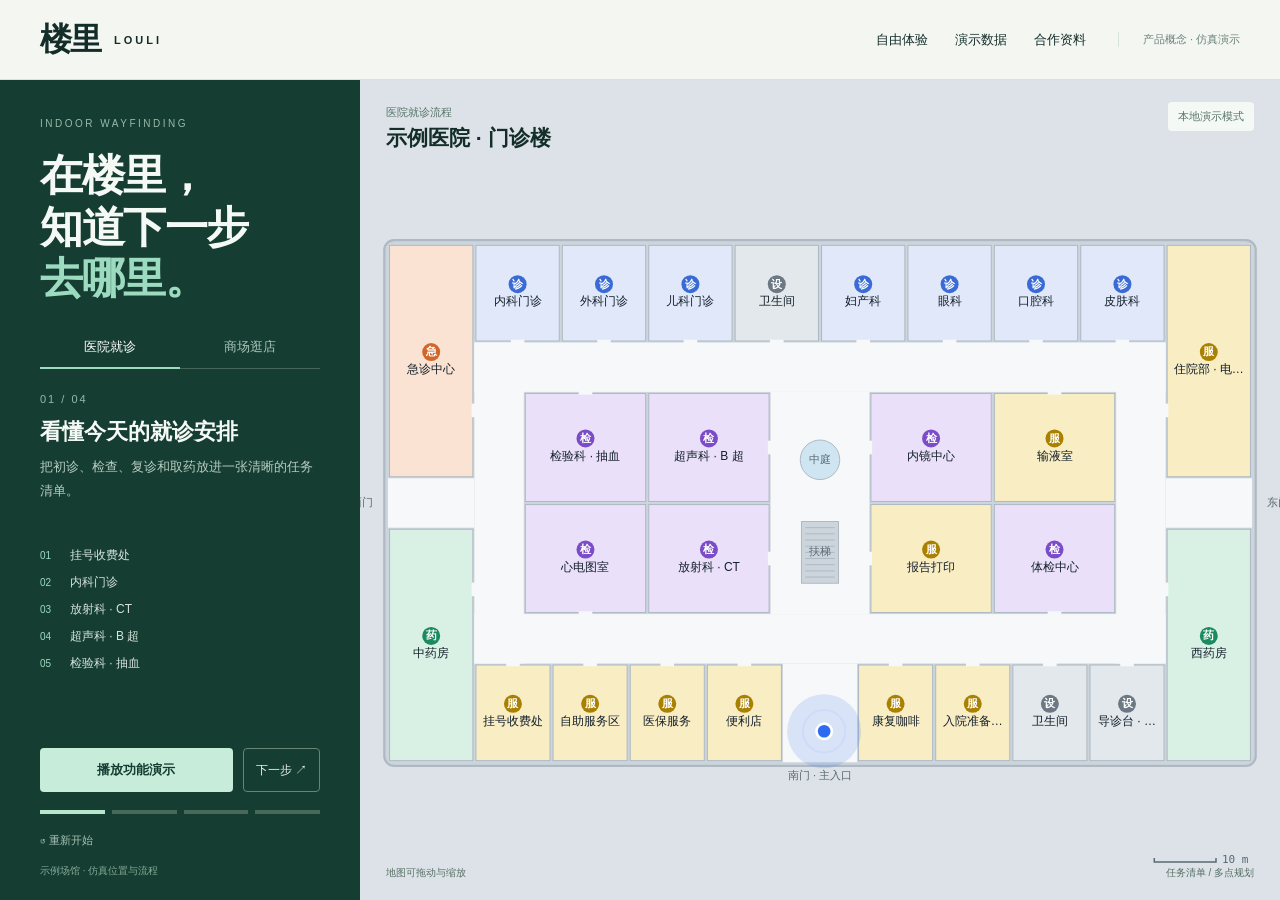
==== frontend/index.html @ 7295cee0 "feat: import complete Louli showcase, backend, and cooperation materials Include independent fronten" ====
<!doctype html>
<html lang="zh-CN"><head><meta charset="utf-8"><meta name="viewport" content="width=device-width,initial-scale=1"><title>楼里 · 室内导航产品展示</title><link rel="stylesheet" href="styles/showcase.css"></head>
<body>
<header class="site-header"><a class="brand" href="./">楼里<span>LOULI</span></a><nav aria-label="展示导航"><a href="demo.html" id="exploreLink">自由体验</a><a href="data-console.html">演示数据</a><button id="materialsBtn">合作资料</button></nav><span class="demo-label">产品概念 · 仿真演示</span></header>
<main class="showcase">
  <aside class="story-panel">
    <div class="eyebrow">INDOOR WAYFINDING</div>
    <h1>在楼里，<br>知道下一步<br><em>去哪里。</em></h1>
    <div class="scene-switch" aria-label="场景"><button data-venue="hosp" aria-pressed="true">医院就诊</button><button data-venue="mall" aria-pressed="false">商场逛店</button></div>
    <div class="story-copy" aria-live="polite"><div class="chapter-number" id="chapterNumber">01 / 04</div><h2 id="chapterTitle">正在加载场馆</h2><p id="chapterCaption">路线、就诊任务与排队提醒，在同一个体验里。</p></div>
    <ol class="task-list" id="taskList"></ol>
    <div class="playback"><button class="primary" id="playBtn" disabled>播放功能演示</button><button class="next" id="nextBtn" disabled aria-label="下一步">下一步 ↗</button></div>
    <div class="progress" id="progress" aria-label="演示章节"></div>
    <button class="reset" id="restartBtn">↺ 重新开始</button>
    <p class="source-note" id="sourceNote">示例场馆 · 模拟队列与位置</p>
  </aside>
  <section class="map-stage" aria-label="地图功能演示">
    <div class="stage-heading"><div><small id="venueType">就诊导航</small><h2 id="venueName">示例门诊楼</h2></div><span id="apiStatus">连接数据中</span></div>
    <iframe id="demoFrame" title="室内地图与导航演示"></iframe>
    <div class="hardware-overlay" id="hardwareOverlay" hidden><img src="assets/hardware-concept.png" alt="楼里信标概念外观"><div><small>硬件概念</small><h3>场馆内的位置参考点</h3><p>部署在入口、路口与服务点附近。<br>首轮用现成信标验证，再推进定制。</p></div></div>
    <div class="map-footer"><span>地图可拖动与缩放</span><span id="demoFeature">流程导航 / 地标指引 / 返回提醒</span></div>
  </section>
</main>
<dialog id="materials"><div class="dialog-head"><h2>合作资料</h2><button id="closeMaterials" aria-label="关闭">×</button></div><p>用产品体验开始讨论，从一个楼层验证合作价值。</p><a href="materials/hardware-design.pdf" target="_blank">硬件设计与原型路线 <span>PDF ↗</span></a><a href="materials/business-plan.pdf" target="_blank">产品与试点合作计划 <span>PDF ↗</span></a><a href="materials/commercial-research.pdf" target="_blank">商业调研与客户访谈 <span>PDF ↗</span></a><a href="materials/bom.csv" download>硬件 BOM <span>CSV ↓</span></a><a href="data-console.html">地图与演示数据导入 <span>打开 ↗</span></a><div class="pilot"><b>首轮合作建议</b><p>选一个楼层、一段就诊或逛店流程，确认地图、业务对接人和测试范围，再形成具体试点方案。</p></div></dialog>
<script type="module" src="js/showcase.js"></script>
</body></html>
---- frontend/styles/showcase.css ----
@charset "UTF-8";
:root{--ink:#132e29;--accent:#087b62;--muted:#6b827a;--paper:#f4f6f2;--line:#d8e2db;font-family:-apple-system,"PingFang SC","Microsoft YaHei",sans-serif;color:var(--ink);background:var(--paper)}*{box-sizing:border-box}body{margin:0}button,a,input,textarea,select{font:inherit}button,a{ -webkit-tap-highlight-color:transparent}button{cursor:pointer}a{color:inherit;text-decoration:none}button:focus-visible,a:focus-visible,input:focus-visible,textarea:focus-visible{outline:3px solid #42b997;outline-offset:4px}button:disabled{opacity:.5;cursor:wait}[hidden]{display:none!important}.site-header{height:80px;padding:0 40px;display:flex;align-items:center;border-bottom:1px solid var(--line);gap:32px}.brand{font-size:32px;font-weight:800;letter-spacing:-2px;display:flex;align-items:center;gap:14px}.brand span{font-size:11px;letter-spacing:3px;font-weight:600}.site-header nav{display:flex;gap:27px;margin-left:auto;align-items:center;font-size:13px}.site-header nav button{background:none;border:0;padding:8px 0;color:var(--ink)}.demo-label{font-size:11px;color:var(--muted);border-left:1px solid var(--line);padding-left:24px;white-space:nowrap}.showcase{height:calc(100svh - 80px);min-height:660px;display:grid;grid-template-columns:360px minmax(0,1fr)}.story-panel{padding:38px 40px 22px;display:flex;flex-direction:column;background:#153d32;color:#f5f9f5}.eyebrow{font-size:10px;letter-spacing:2.5px;color:#9abaaa}h1{font-size:43px;line-height:1.2;letter-spacing:-1.5px;margin:21px 0 24px;font-weight:650}h1 em{font-style:normal;color:#9cdbc0}.scene-switch{display:flex;gap:0;border-bottom:1px solid #456659;margin-bottom:24px}.scene-switch button{background:none;color:#a9c4b6;border:0;padding:9px 0 12px;width:50%;font-size:13px;position:relative}.scene-switch [aria-pressed=true]{color:white}.scene-switch [aria-pressed=true]:after{content:"";position:absolute;bottom:-1px;left:0;right:0;height:2px;background:#9cdbc0}.chapter-number{font-size:11px;letter-spacing:2px;color:#99b9aa}.story-copy h2{font-size:22px;line-height:1.35;margin:12px 0 8px;min-height:30px}.story-copy p{font-size:13px;line-height:1.85;color:#b8cec2;margin:0;min-height:72px}.story-copy{animation:reveal .4s ease-out}.task-list{padding:0;margin:20px 0;list-style:none;display:grid;gap:10px}.task-list li{display:flex;align-items:center;font-size:12px;color:#d6e4dc;gap:12px}.task-list li span{font-size:10px;color:#9cdbc0;width:18px}.playback{display:flex;gap:10px;margin-top:auto}.primary{background:#c7ecda;border:0;color:#153d32;padding:13px 17px;font-size:13px;font-weight:600;min-height:44px;border-radius:4px;flex:1}.primary:hover{background:white}.next{border:1px solid #668576;color:#e8f3ec;background:none;padding:12px;font-size:12px;border-radius:4px;min-height:44px}.progress{display:flex;gap:7px;margin:18px 0 12px}.progress button{height:4px;flex:1;background:#48685a;border:0;padding:0}.progress button.active{background:#b6e6cc}.reset{border:0;background:none;color:#a9c4b6;text-align:left;font-size:11px;padding:6px 0;width:fit-content;min-height:28px}.source-note{font-size:10px;color:#87aa97;margin:10px 0 0}.map-stage{position:relative;min-width:0;overflow:hidden;background:#dce2e7}.stage-heading{position:absolute;z-index:3;left:26px;right:26px;top:22px;display:flex;justify-content:space-between;align-items:start;pointer-events:none}.stage-heading h2{font-size:21px;margin:4px 0}.stage-heading small{font-size:11px;color:#547467}.stage-heading>span{font-size:11px;color:#567365;background:#f5f9f5;padding:7px 10px;border-radius:4px}iframe{width:100%;height:100%;border:0;display:block}.map-footer{position:absolute;bottom:20px;left:26px;right:26px;display:flex;justify-content:space-between;font-size:10px;color:#567065;pointer-events:none}.hardware-overlay{position:absolute;inset:105px 24px 65px;display:grid;grid-template-columns:1.3fr 1fr;align-items:center;background:#f7f8f5;animation:reveal .5s ease;gap:24px}.hardware-overlay img{width:100%;max-height:100%;object-fit:contain}.hardware-overlay small{color:var(--accent);font-size:12px}.hardware-overlay h3{font-size:27px;line-height:1.4;padding-right:28px}.hardware-overlay p{font-size:14px;line-height:1.9;color:var(--muted)}dialog{max-width:560px;width:calc(100% - 32px);border:0;padding:30px;color:var(--ink);border-radius:12px;box-shadow:0 20px 80px #0003}dialog::backdrop{background:#102b25aa;backdrop-filter:blur(4px)}.dialog-head{display:flex;justify-content:space-between;align-items:center}.dialog-head h2{font-size:26px;margin:0}.dialog-head button{background:none;border:0;font-size:28px;min-width:44px;min-height:44px}dialog>p,.pilot p{font-size:14px;color:var(--muted);line-height:1.8}dialog>a{display:flex;justify-content:space-between;padding:17px 0;border-bottom:1px solid var(--line);font-size:14px}dialog>a span{font-size:11px;color:var(--accent)}.pilot{padding-top:23px}.pilot b{font-size:14px}.pilot p{margin-bottom:0}@keyframes reveal{from{opacity:0;transform:translateY(8px)}to{opacity:1;transform:translateY(0)}}@media(min-width:1500px){.showcase{grid-template-columns:410px minmax(0,1fr)}.story-panel{padding:50px}h1{font-size:51px}}@media(max-width:1000px){.site-header{padding:0 24px;gap:20px}.demo-label{display:none}.showcase{grid-template-columns:300px minmax(0,1fr)}.story-panel{padding:30px 26px}h1{font-size:37px}.hardware-overlay{grid-template-columns:1fr;padding:15px;overflow:auto}.hardware-overlay img{max-height:260px}.hardware-overlay h3{font-size:22px;margin:10px 0}.hardware-overlay p{font-size:12px}}@media(max-width:700px){.site-header{height:66px;padding:0 16px}.brand{font-size:26px;gap:10px}.brand span{font-size:9px;letter-spacing:2px}.site-header nav{gap:14px;font-size:11px}.site-header nav a:nth-child(2){display:none}.showcase{height:auto;min-height:0;display:flex;flex-direction:column}.story-panel{padding:22px 20px;position:relative}.eyebrow{font-size:9px}h1{font-size:32px;line-height:1.2;margin:14px 0 18px}h1 br{display:none}.scene-switch{margin-bottom:16px;width:230px}.story-copy h2{font-size:19px;margin:7px 0}.story-copy p{min-height:0;font-size:12px;max-width:390px}.task-list{display:none}.playback{margin-top:18px}.progress{margin:16px 0 5px}.reset{position:absolute;right:20px;bottom:24px}.source-note{margin-top:10px;max-width:260px}.map-stage{height:480px}.stage-heading{left:16px;right:16px;top:16px}.stage-heading h2{font-size:17px}.stage-heading>span{font-size:9px}.map-footer{left:16px;right:16px}.map-footer span:last-child{display:none}.hardware-overlay{inset:80px 16px 44px;grid-template-columns:1fr 1fr;gap:12px}.hardware-overlay img{max-height:210px}.hardware-overlay h3{font-size:18px;padding:0}.hardware-overlay p{font-size:11px}}@media(prefers-reduced-motion:reduce){*,*:before,*:after{animation:none!important;transition:none!important}}

.map-stage.navigating .stage-heading{opacity:0}.showcase{min-height:600px}@media(min-width:701px) and (max-height:820px){.story-panel{padding:26px 34px 18px}h1{font-size:36px;margin:16px 0 18px}.scene-switch{margin-bottom:16px}.story-copy h2{font-size:20px;margin:8px 0}.story-copy p{min-height:58px;font-size:12px}.task-list{gap:8px;margin:16px 0}.progress{margin:14px 0 8px}.source-note{margin-top:6px}}
@media(min-width:701px) and (max-height:820px){h1{font-size:32px}.story-copy p{min-height:48px}.story-panel{min-height:0}.map-stage{min-height:0}}

@media(max-width:700px){h1 em{white-space:nowrap}}
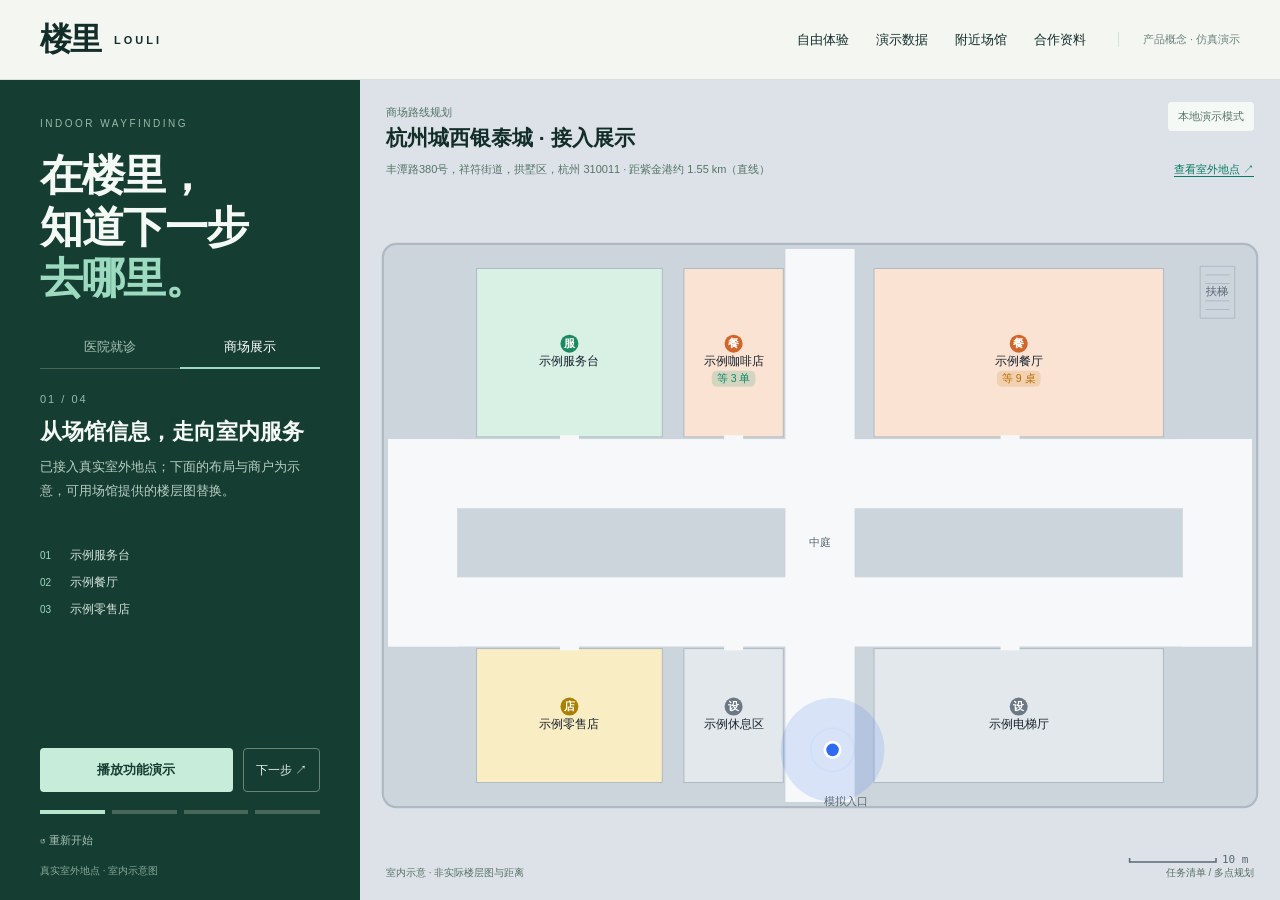
==== commit 5042809c: "feat: add nearby venue catalog and Yintai showcase Preserve supplied outdoor anchors and explicitly " ====
--- a/frontend/index.html
+++ b/frontend/index.html
@@ -1,12 +1,12 @@
 <!doctype html>
 <html lang="zh-CN"><head><meta charset="utf-8"><meta name="viewport" content="width=device-width,initial-scale=1"><title>楼里 · 室内导航产品展示</title><link rel="stylesheet" href="styles/showcase.css"></head>
 <body>
-<header class="site-header"><a class="brand" href="./">楼里<span>LOULI</span></a><nav aria-label="展示导航"><a href="demo.html" id="exploreLink">自由体验</a><a href="data-console.html">演示数据</a><button id="materialsBtn">合作资料</button></nav><span class="demo-label">产品概念 · 仿真演示</span></header>
+<header class="site-header"><a class="brand" href="./">楼里<span>LOULI</span></a><nav aria-label="展示导航"><a href="demo.html" id="exploreLink">自由体验</a><a href="data-console.html">演示数据</a><button id="nearbyBtn">附近场馆</button><button id="materialsBtn">合作资料</button></nav><span class="demo-label">产品概念 · 仿真演示</span></header>
 <main class="showcase">
   <aside class="story-panel">
     <div class="eyebrow">INDOOR WAYFINDING</div>
     <h1>在楼里，<br>知道下一步<br><em>去哪里。</em></h1>
-    <div class="scene-switch" aria-label="场景"><button data-venue="hosp" aria-pressed="true">医院就诊</button><button data-venue="mall" aria-pressed="false">商场逛店</button></div>
+    <div class="scene-switch" aria-label="场景"><button data-venue="hosp" aria-pressed="true">医院就诊</button><button data-venue="mall" aria-pressed="false">商场展示</button></div>
     <div class="story-copy" aria-live="polite"><div class="chapter-number" id="chapterNumber">01 / 04</div><h2 id="chapterTitle">正在加载场馆</h2><p id="chapterCaption">路线、就诊任务与排队提醒，在同一个体验里。</p></div>
     <ol class="task-list" id="taskList"></ol>
     <div class="playback"><button class="primary" id="playBtn" disabled>播放功能演示</button><button class="next" id="nextBtn" disabled aria-label="下一步">下一步 ↗</button></div>
@@ -16,11 +16,11 @@
   </aside>
   <section class="map-stage" aria-label="地图功能演示">
     <div class="stage-heading"><div><small id="venueType">就诊导航</small><h2 id="venueName">示例门诊楼</h2></div><span id="apiStatus">连接数据中</span></div>
-    <iframe id="demoFrame" title="室内地图与导航演示"></iframe>
+    <div id="placeSummary" class="place-summary" hidden><span id="placeSummaryText"></span><a id="placeMapLink" target="_blank" rel="noopener noreferrer">查看室外地点 ↗</a></div><iframe id="demoFrame" title="室内地图与导航演示"></iframe>
     <div class="hardware-overlay" id="hardwareOverlay" hidden><img src="assets/hardware-concept.png" alt="楼里信标概念外观"><div><small>硬件概念</small><h3>场馆内的位置参考点</h3><p>部署在入口、路口与服务点附近。<br>首轮用现成信标验证，再推进定制。</p></div></div>
-    <div class="map-footer"><span>地图可拖动与缩放</span><span id="demoFeature">流程导航 / 地标指引 / 返回提醒</span></div>
+    <div class="map-footer"><span id="floorNote">地图可拖动与缩放</span><span id="demoFeature">流程导航 / 地标指引 / 返回提醒</span></div>
   </section>
 </main>
 <dialog id="materials"><div class="dialog-head"><h2>合作资料</h2><button id="closeMaterials" aria-label="关闭">×</button></div><p>用产品体验开始讨论，从一个楼层验证合作价值。</p><a href="materials/hardware-design.pdf" target="_blank">硬件设计与原型路线 <span>PDF ↗</span></a><a href="materials/business-plan.pdf" target="_blank">产品与试点合作计划 <span>PDF ↗</span></a><a href="materials/commercial-research.pdf" target="_blank">商业调研与客户访谈 <span>PDF ↗</span></a><a href="materials/bom.csv" download>硬件 BOM <span>CSV ↓</span></a><a href="data-console.html">地图与演示数据导入 <span>打开 ↗</span></a><div class="pilot"><b>首轮合作建议</b><p>选一个楼层、一段就诊或逛店流程，确认地图、业务对接人和测试范围，再形成具体试点方案。</p></div></dialog>
-<script type="module" src="js/showcase.js"></script>
+<dialog id="nearbyDialog" class="nearby-dialog"><div class="dialog-head"><h2>紫金港附近场馆</h2><button id="closeNearby" aria-label="关闭附近场馆">×</button></div><p>地址与室外锚点来自你提供的公开地图资料。距离为校园锚点到场馆的直线距离，不是出行路线。</p><div id="nearbyList"></div><p class="attribution">© <a href="https://www.openstreetmap.org/copyright" target="_blank" rel="noopener noreferrer">OpenStreetMap contributors</a> · 用户提供资料，2026-10-08<br>两家商场的室内布局、设施与商户为示意；医院仅接入地点资料。</p></dialog><script type="module" src="js/showcase.js"></script>
 </body></html>
--- a/frontend/styles/showcase.css
+++ b/frontend/styles/showcase.css
@@ -5,3 +5,4 @@
 @media(min-width:701px) and (max-height:820px){h1{font-size:32px}.story-copy p{min-height:48px}.story-panel{min-height:0}.map-stage{min-height:0}}
 
 @media(max-width:700px){h1 em{white-space:nowrap}}
+.place-summary{position:absolute;z-index:3;left:26px;right:26px;top:80px;display:flex;gap:16px;justify-content:space-between;font-size:11px;color:#547467;line-height:1.7}.place-summary span{max-width:75%}.place-summary a{white-space:nowrap;color:var(--accent);text-decoration:underline;text-underline-offset:3px}.map-stage.navigating .place-summary{display:none}.nearby-dialog{max-width:720px;max-height:85svh;overflow:auto}.nearby-row{padding:18px 0;border-top:1px solid var(--line)}.nearby-heading{display:flex;align-items:center;justify-content:space-between;gap:20px}.nearby-heading h3{margin:0;font-size:17px}.nearby-heading span{white-space:nowrap;font-size:12px;color:var(--accent)}.nearby-row p{font-size:12px;line-height:1.7;color:var(--muted);margin:7px 0}.nearby-row small{font-size:11px;color:var(--muted)}.nearby-actions{display:flex;align-items:center;gap:22px;margin-top:10px;font-size:12px}.nearby-actions a{color:var(--accent);text-decoration:underline;text-underline-offset:3px;min-height:36px;display:flex;align-items:center}.nearby-actions button{border:1px solid var(--line);background:#edf5ef;color:var(--accent);padding:8px 13px;border-radius:4px;min-height:36px}.nearby-actions span{font-size:11px;color:var(--muted)}.attribution{font-size:11px!important}.attribution a{text-decoration:underline}@media(max-width:700px){.site-header nav{gap:12px}.place-summary{left:16px;right:16px;top:69px;font-size:10px;display:block}.place-summary span{display:block;max-width:100%}.place-summary a{display:inline-block;min-height:32px;padding-top:5px}.nearby-dialog{padding:22px}.nearby-heading h3{font-size:15px}.nearby-heading{gap:12px}.nearby-row{padding:15px 0}.site-header nav a{display:none}}@media(max-width:380px){.brand span{display:none}.site-header nav{gap:10px}}
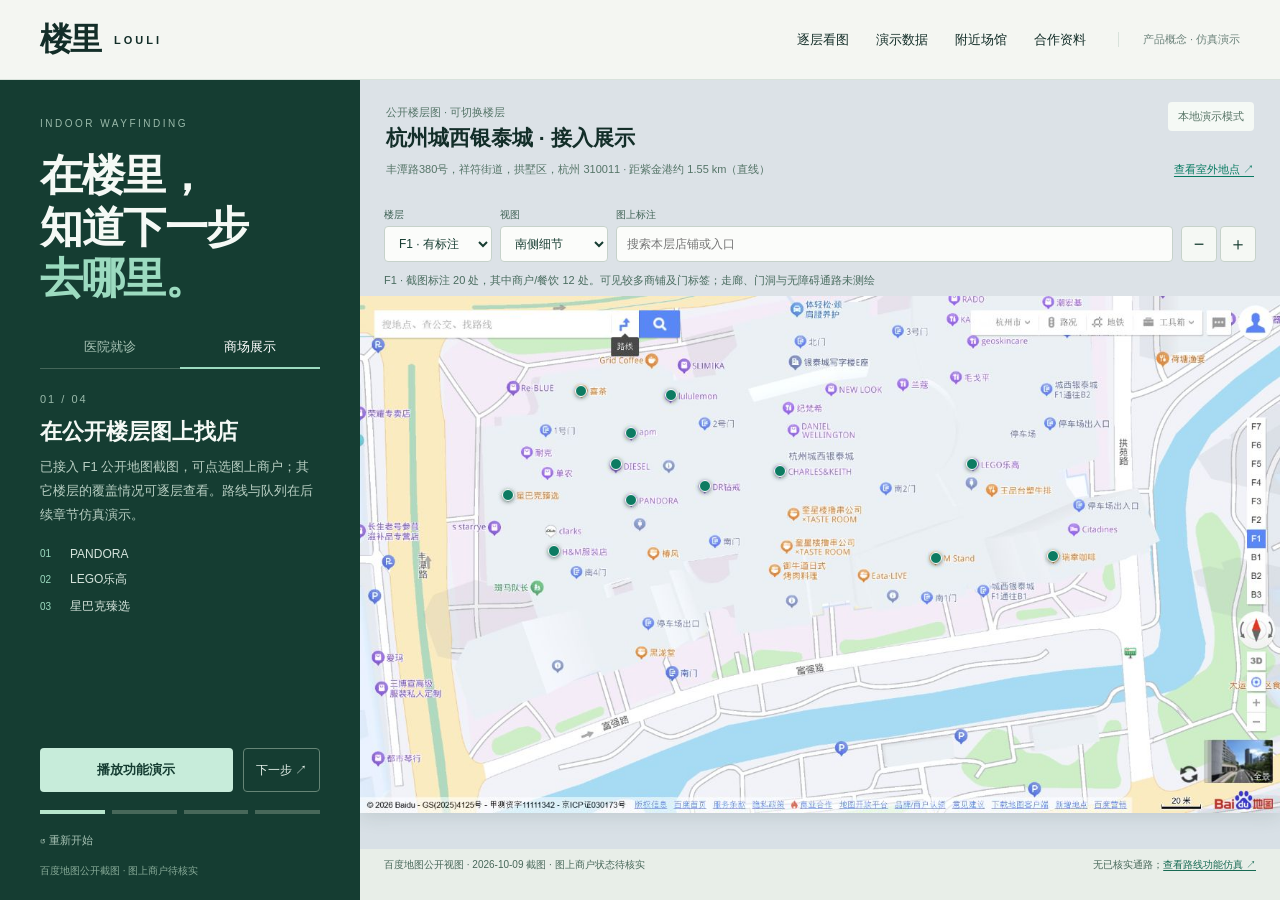
==== commit a37cb6e9: "Show public multi-floor mall references in showcase" ====
--- a/frontend/index.html
+++ b/frontend/index.html
@@ -16,11 +16,11 @@
   </aside>
   <section class="map-stage" aria-label="地图功能演示">
     <div class="stage-heading"><div><small id="venueType">就诊导航</small><h2 id="venueName">示例门诊楼</h2></div><span id="apiStatus">连接数据中</span></div>
-    <div id="placeSummary" class="place-summary" hidden><span id="placeSummaryText"></span><a id="placeMapLink" target="_blank" rel="noopener noreferrer">查看室外地点 ↗</a></div><iframe id="demoFrame" title="室内地图与导航演示"></iframe>
+    <div id="placeSummary" class="place-summary" hidden><span id="placeSummaryText"></span><a id="placeMapLink" target="_blank" rel="noopener noreferrer">查看室外地点 ↗</a></div><iframe id="referenceFrame" title="公开楼层图与图上店铺标注" hidden></iframe><iframe id="demoFrame" title="室内地图与导航仿真演示"></iframe>
     <div class="hardware-overlay" id="hardwareOverlay" hidden><img src="assets/hardware-concept.png" alt="楼里信标概念外观"><div><small>硬件概念</small><h3>场馆内的位置参考点</h3><p>部署在入口、路口与服务点附近。<br>首轮用现成信标验证，再推进定制。</p></div></div>
     <div class="map-footer"><span id="floorNote">地图可拖动与缩放</span><span id="demoFeature">流程导航 / 地标指引 / 返回提醒</span></div>
   </section>
 </main>
 <dialog id="materials"><div class="dialog-head"><h2>合作资料</h2><button id="closeMaterials" aria-label="关闭">×</button></div><p>用产品体验开始讨论，从一个楼层验证合作价值。</p><a href="materials/hardware-design.pdf" target="_blank">硬件设计与原型路线 <span>PDF ↗</span></a><a href="materials/business-plan.pdf" target="_blank">产品与试点合作计划 <span>PDF ↗</span></a><a href="materials/commercial-research.pdf" target="_blank">商业调研与客户访谈 <span>PDF ↗</span></a><a href="materials/bom.csv" download>硬件 BOM <span>CSV ↓</span></a><a href="data-console.html">地图与演示数据导入 <span>打开 ↗</span></a><div class="pilot"><b>首轮合作建议</b><p>选一个楼层、一段就诊或逛店流程，确认地图、业务对接人和测试范围，再形成具体试点方案。</p></div></dialog>
-<dialog id="nearbyDialog" class="nearby-dialog"><div class="dialog-head"><h2>紫金港附近场馆</h2><button id="closeNearby" aria-label="关闭附近场馆">×</button></div><p>地址与室外锚点来自你提供的公开地图资料。距离为校园锚点到场馆的直线距离，不是出行路线。</p><div id="nearbyList"></div><p class="attribution">© <a href="https://www.openstreetmap.org/copyright" target="_blank" rel="noopener noreferrer">OpenStreetMap contributors</a> · 用户提供资料，2026-10-08<br>两家商场的室内布局、设施与商户为示意；医院仅接入地点资料。</p></dialog><script type="module" src="js/showcase.js"></script>
+<dialog id="nearbyDialog" class="nearby-dialog"><div class="dialog-head"><h2>紫金港附近场馆</h2><button id="closeNearby" aria-label="关闭附近场馆">×</button></div><p>地址与室外锚点来自你提供的公开地图资料。距离为校园锚点到场馆的直线距离，不是出行路线。</p><div id="nearbyList"></div><p class="attribution">室外地点：© <a href="https://www.openstreetmap.org/copyright" target="_blank" rel="noopener noreferrer">OpenStreetMap contributors</a>。商场楼层参考图：百度地图公开视图，2026-10-09 截图；并非场馆官方平面图。图上商户待核实，路线和队列仍为仿真；医院仅接入地点资料。</p></dialog><script type="module" src="js/showcase.js"></script>
 </body></html>
--- a/frontend/styles/showcase.css
+++ b/frontend/styles/showcase.css
@@ -6,3 +6,5 @@
 
 @media(max-width:700px){h1 em{white-space:nowrap}}
 .place-summary{position:absolute;z-index:3;left:26px;right:26px;top:80px;display:flex;gap:16px;justify-content:space-between;font-size:11px;color:#547467;line-height:1.7}.place-summary span{max-width:75%}.place-summary a{white-space:nowrap;color:var(--accent);text-decoration:underline;text-underline-offset:3px}.map-stage.navigating .place-summary{display:none}.nearby-dialog{max-width:720px;max-height:85svh;overflow:auto}.nearby-row{padding:18px 0;border-top:1px solid var(--line)}.nearby-heading{display:flex;align-items:center;justify-content:space-between;gap:20px}.nearby-heading h3{margin:0;font-size:17px}.nearby-heading span{white-space:nowrap;font-size:12px;color:var(--accent)}.nearby-row p{font-size:12px;line-height:1.7;color:var(--muted);margin:7px 0}.nearby-row small{font-size:11px;color:var(--muted)}.nearby-actions{display:flex;align-items:center;gap:22px;margin-top:10px;font-size:12px}.nearby-actions a{color:var(--accent);text-decoration:underline;text-underline-offset:3px;min-height:36px;display:flex;align-items:center}.nearby-actions button{border:1px solid var(--line);background:#edf5ef;color:var(--accent);padding:8px 13px;border-radius:4px;min-height:36px}.nearby-actions span{font-size:11px;color:var(--muted)}.attribution{font-size:11px!important}.attribution a{text-decoration:underline}@media(max-width:700px){.site-header nav{gap:12px}.place-summary{left:16px;right:16px;top:69px;font-size:10px;display:block}.place-summary span{display:block;max-width:100%}.place-summary a{display:inline-block;min-height:32px;padding-top:5px}.nearby-dialog{padding:22px}.nearby-heading h3{font-size:15px}.nearby-heading{gap:12px}.nearby-row{padding:15px 0}.site-header nav a{display:none}}@media(max-width:380px){.brand span{display:none}.site-header nav{gap:10px}}
+
+.map-stage.public-map .map-footer{display:none}
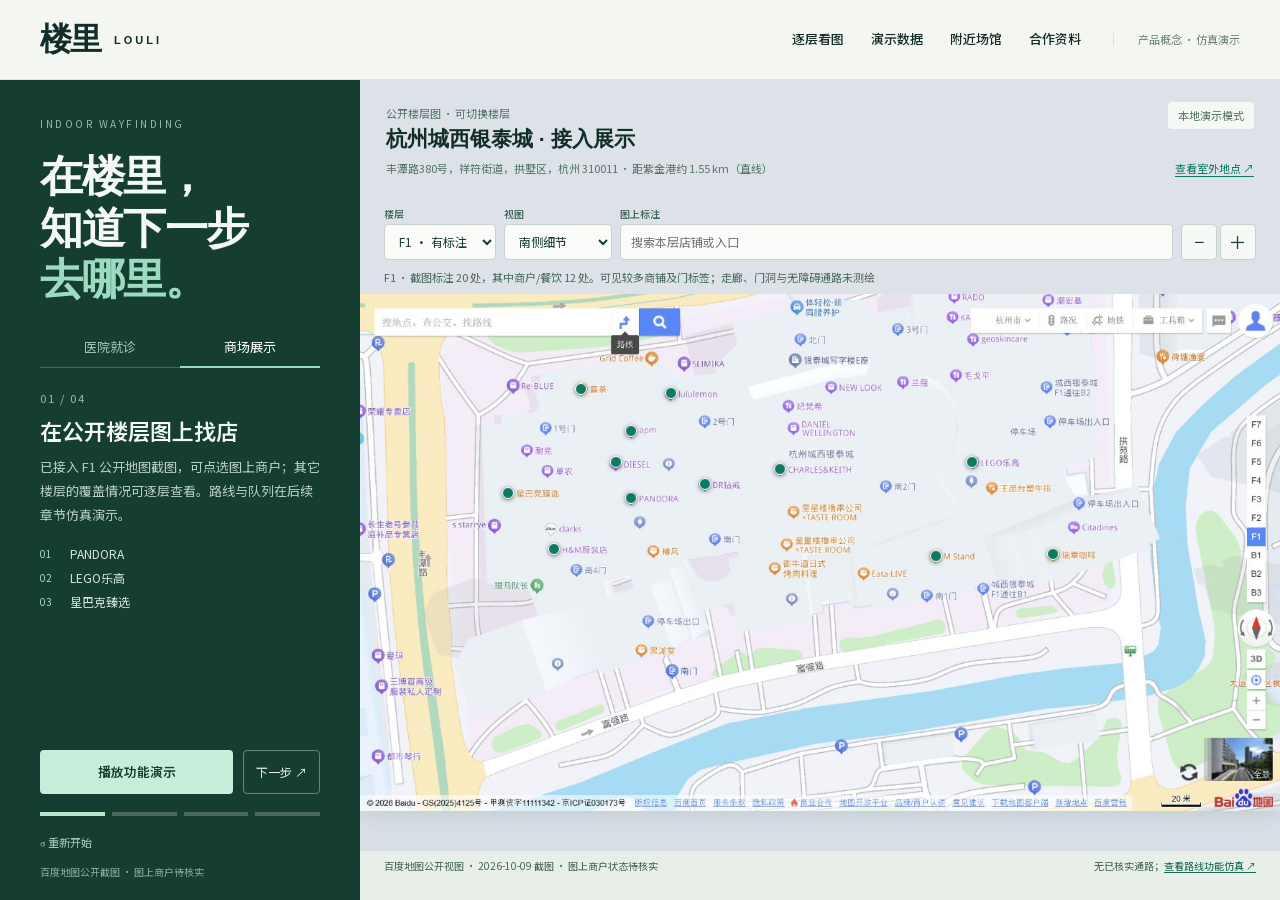
==== commit 226adf55: "optimize UI" ====
--- a/frontend/index.html
+++ b/frontend/index.html
@@ -1,5 +1,5 @@
 <!doctype html>
-<html lang="zh-CN"><head><meta charset="utf-8"><meta name="viewport" content="width=device-width,initial-scale=1"><title>楼里 · 室内导航产品展示</title><link rel="stylesheet" href="styles/showcase.css"></head>
+<html lang="zh-CN"><head><meta charset="utf-8"><meta name="viewport" content="width=device-width,initial-scale=1"><title>楼里 · 室内导航产品展示</title><link rel="preload" href="assets/fonts/louli-ui-sans.woff" as="font" type="font/woff" crossorigin><link rel="stylesheet" href="styles/showcase.css"><link rel="stylesheet" href="styles/typography.css"></head>
 <body>
 <header class="site-header"><a class="brand" href="./">楼里<span>LOULI</span></a><nav aria-label="展示导航"><a href="demo.html" id="exploreLink">自由体验</a><a href="data-console.html">演示数据</a><button id="nearbyBtn">附近场馆</button><button id="materialsBtn">合作资料</button></nav><span class="demo-label">产品概念 · 仿真演示</span></header>
 <main class="showcase">
--- a/frontend/styles/typography.css
+++ b/frontend/styles/typography.css
@@ -0,0 +1,55 @@
+@charset "UTF-8";
+
+/* A self-hosted CJK UI face keeps the Claude-inspired sans style portable. */
+@font-face {
+  font-family: "Louli UI Sans";
+  src: url("../assets/fonts/louli-ui-sans.woff") format("woff");
+  font-style: normal;
+  font-weight: 400 600;
+  font-display: swap;
+}
+
+:root {
+  --font-ui: "Anthropic Sans", "Louli UI Sans", "Segoe UI", "PingFang SC",
+    "Microsoft YaHei UI", "Microsoft YaHei", sans-serif;
+  --font-display: -apple-system, "PingFang SC", "Microsoft YaHei", sans-serif;
+  font-family: var(--font-ui);
+  font-kerning: normal;
+}
+
+/* Keep the existing display headings and logo. */
+.brand,
+.story-panel h1,
+.stage-heading h2,
+.dialog-head h2,
+.hardware-overlay h3 {
+  font-family: var(--font-display);
+}
+
+.site-header nav {
+  font-weight: 500;
+  line-height: 1.5;
+}
+
+.story-copy h2 {
+  font-weight: 600;
+}
+
+.story-copy p {
+  font-weight: 400;
+}
+
+.reference-controls label {
+  font-weight: 500;
+}
+
+.reference-controls select,
+.reference-controls input,
+.coverage,
+.reference-footer {
+  font-weight: 400;
+}
+
+.selection b {
+  font-weight: 600;
+}
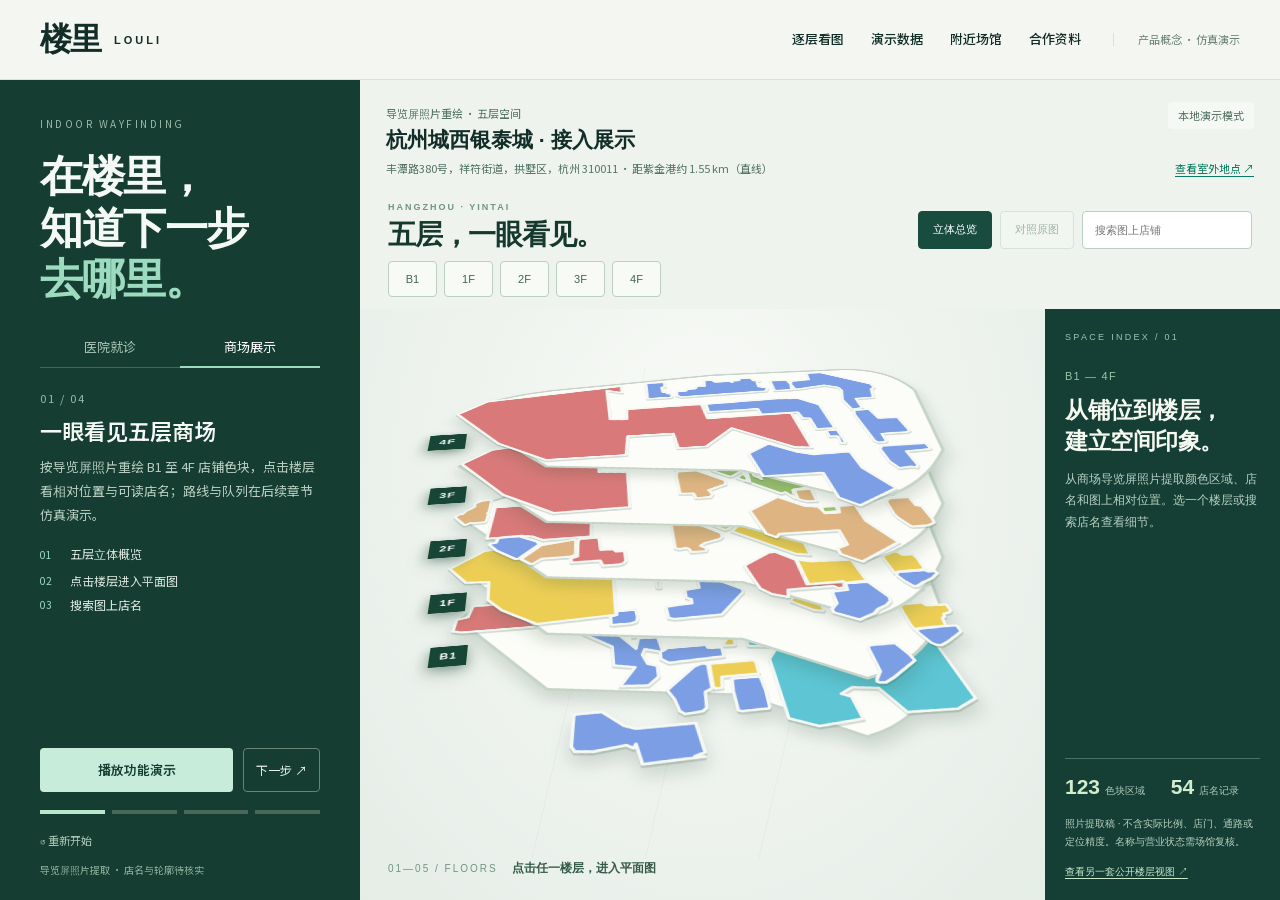
==== commit 039f0028: "Add interactive five-floor Yintai spatial map from kiosk photos" ====
--- a/frontend/index.html
+++ b/frontend/index.html
@@ -16,7 +16,7 @@
   </aside>
   <section class="map-stage" aria-label="地图功能演示">
     <div class="stage-heading"><div><small id="venueType">就诊导航</small><h2 id="venueName">示例门诊楼</h2></div><span id="apiStatus">连接数据中</span></div>
-    <div id="placeSummary" class="place-summary" hidden><span id="placeSummaryText"></span><a id="placeMapLink" target="_blank" rel="noopener noreferrer">查看室外地点 ↗</a></div><iframe id="referenceFrame" title="公开楼层图与图上店铺标注" hidden></iframe><iframe id="demoFrame" title="室内地图与导航仿真演示"></iframe>
+    <div id="placeSummary" class="place-summary" hidden><span id="placeSummaryText"></span><a id="placeMapLink" target="_blank" rel="noopener noreferrer">查看室外地点 ↗</a></div><iframe id="referenceFrame" title="照片提取的楼层与店铺形状展示" hidden></iframe><iframe id="demoFrame" title="室内地图与导航仿真演示"></iframe>
     <div class="hardware-overlay" id="hardwareOverlay" hidden><img src="assets/hardware-concept.png" alt="楼里信标概念外观"><div><small>硬件概念</small><h3>场馆内的位置参考点</h3><p>部署在入口、路口与服务点附近。<br>首轮用现成信标验证，再推进定制。</p></div></div>
     <div class="map-footer"><span id="floorNote">地图可拖动与缩放</span><span id="demoFeature">流程导航 / 地标指引 / 返回提醒</span></div>
   </section>
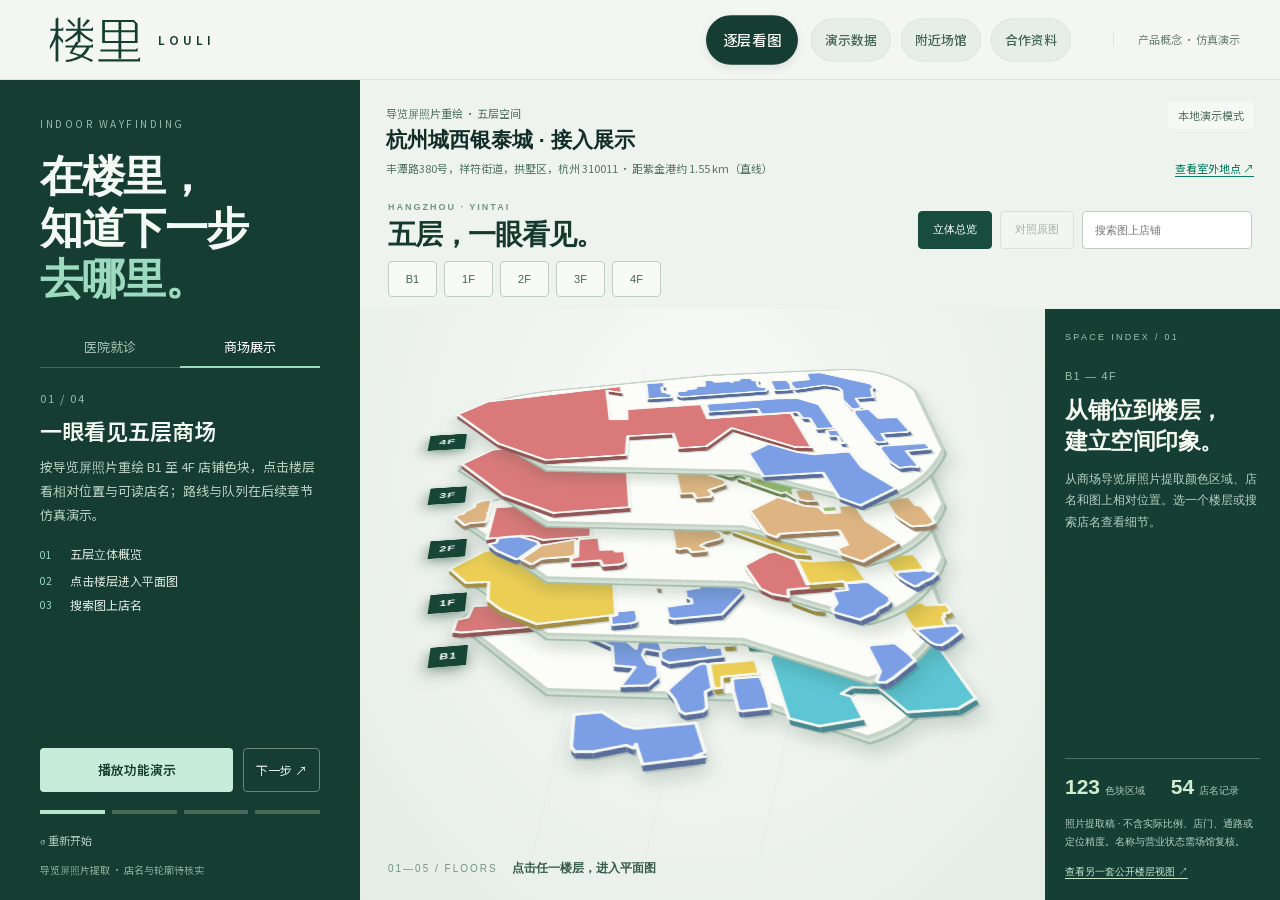
==== commit fef8d4d2: "Navigation/Click/Logo/Buttum... optimization" ====
--- a/frontend/index.html
+++ b/frontend/index.html
@@ -1,26 +1,43 @@
-<!doctype html>
-<html lang="zh-CN"><head><meta charset="utf-8"><meta name="viewport" content="width=device-width,initial-scale=1"><title>楼里 · 室内导航产品展示</title><link rel="preload" href="assets/fonts/louli-ui-sans.woff" as="font" type="font/woff" crossorigin><link rel="stylesheet" href="styles/showcase.css"><link rel="stylesheet" href="styles/typography.css"></head>
-<body>
-<header class="site-header"><a class="brand" href="./">楼里<span>LOULI</span></a><nav aria-label="展示导航"><a href="demo.html" id="exploreLink">自由体验</a><a href="data-console.html">演示数据</a><button id="nearbyBtn">附近场馆</button><button id="materialsBtn">合作资料</button></nav><span class="demo-label">产品概念 · 仿真演示</span></header>
-<main class="showcase">
-  <aside class="story-panel">
-    <div class="eyebrow">INDOOR WAYFINDING</div>
-    <h1>在楼里，<br>知道下一步<br><em>去哪里。</em></h1>
-    <div class="scene-switch" aria-label="场景"><button data-venue="hosp" aria-pressed="true">医院就诊</button><button data-venue="mall" aria-pressed="false">商场展示</button></div>
-    <div class="story-copy" aria-live="polite"><div class="chapter-number" id="chapterNumber">01 / 04</div><h2 id="chapterTitle">正在加载场馆</h2><p id="chapterCaption">路线、就诊任务与排队提醒，在同一个体验里。</p></div>
-    <ol class="task-list" id="taskList"></ol>
-    <div class="playback"><button class="primary" id="playBtn" disabled>播放功能演示</button><button class="next" id="nextBtn" disabled aria-label="下一步">下一步 ↗</button></div>
-    <div class="progress" id="progress" aria-label="演示章节"></div>
-    <button class="reset" id="restartBtn">↺ 重新开始</button>
-    <p class="source-note" id="sourceNote">示例场馆 · 模拟队列与位置</p>
-  </aside>
-  <section class="map-stage" aria-label="地图功能演示">
-    <div class="stage-heading"><div><small id="venueType">就诊导航</small><h2 id="venueName">示例门诊楼</h2></div><span id="apiStatus">连接数据中</span></div>
-    <div id="placeSummary" class="place-summary" hidden><span id="placeSummaryText"></span><a id="placeMapLink" target="_blank" rel="noopener noreferrer">查看室外地点 ↗</a></div><iframe id="referenceFrame" title="照片提取的楼层与店铺形状展示" hidden></iframe><iframe id="demoFrame" title="室内地图与导航仿真演示"></iframe>
-    <div class="hardware-overlay" id="hardwareOverlay" hidden><img src="assets/hardware-concept.png" alt="楼里信标概念外观"><div><small>硬件概念</small><h3>场馆内的位置参考点</h3><p>部署在入口、路口与服务点附近。<br>首轮用现成信标验证，再推进定制。</p></div></div>
-    <div class="map-footer"><span id="floorNote">地图可拖动与缩放</span><span id="demoFeature">流程导航 / 地标指引 / 返回提醒</span></div>
-  </section>
-</main>
-<dialog id="materials"><div class="dialog-head"><h2>合作资料</h2><button id="closeMaterials" aria-label="关闭">×</button></div><p>用产品体验开始讨论，从一个楼层验证合作价值。</p><a href="materials/hardware-design.pdf" target="_blank">硬件设计与原型路线 <span>PDF ↗</span></a><a href="materials/business-plan.pdf" target="_blank">产品与试点合作计划 <span>PDF ↗</span></a><a href="materials/commercial-research.pdf" target="_blank">商业调研与客户访谈 <span>PDF ↗</span></a><a href="materials/bom.csv" download>硬件 BOM <span>CSV ↓</span></a><a href="data-console.html">地图与演示数据导入 <span>打开 ↗</span></a><div class="pilot"><b>首轮合作建议</b><p>选一个楼层、一段就诊或逛店流程，确认地图、业务对接人和测试范围，再形成具体试点方案。</p></div></dialog>
-<dialog id="nearbyDialog" class="nearby-dialog"><div class="dialog-head"><h2>紫金港附近场馆</h2><button id="closeNearby" aria-label="关闭附近场馆">×</button></div><p>地址与室外锚点来自你提供的公开地图资料。距离为校园锚点到场馆的直线距离，不是出行路线。</p><div id="nearbyList"></div><p class="attribution">室外地点：© <a href="https://www.openstreetmap.org/copyright" target="_blank" rel="noopener noreferrer">OpenStreetMap contributors</a>。商场楼层参考图：百度地图公开视图，2026-10-09 截图；并非场馆官方平面图。图上商户待核实，路线和队列仍为仿真；医院仅接入地点资料。</p></dialog><script type="module" src="js/showcase.js"></script>
-</body></html>
+<!doctype html>
+<html lang="zh-CN"><head><meta charset="utf-8"><meta name="viewport" content="width=device-width,initial-scale=1"><title>楼里 · 室内导航产品展示</title><link rel="preload" href="assets/fonts/louli-ui-sans.woff" as="font" type="font/woff" crossorigin><link rel="stylesheet" href="styles/showcase.css"><link rel="stylesheet" href="styles/typography.css"><link rel="stylesheet" href="styles/launch.css"><link rel="stylesheet" href="styles/jelly-nav.css"><link rel="stylesheet" href="styles/brand-logo.css"></head>
+<body>
+<section class="launch" id="launch" aria-label="楼里启动页" hidden>
+  <div class="launch-track">
+    <div class="launch-stage">
+      <div class="launch-frame">
+        <img class="launch-media" src="assets/launch-wayfinding.svg" alt="" aria-hidden="true" fetchpriority="high">
+        <div class="launch-scrim" aria-hidden="true"></div>
+        <div class="launch-overlay" aria-hidden="true" inert>
+          <h2 class="launch-message" aria-label="在楼里，知道下一步去哪里"><span>在楼里，</span><span>知道下一步</span><span class="launch-accent">去哪里</span></h2>
+          <a class="launch-enter" href="#showcase">进入楼里 <span aria-hidden="true">↗</span></a>
+        </div>
+      </div>
+      <div class="launch-topline"><a class="louli-brand" href="#showcase" aria-label="进入楼里"><span class="brand-logo" aria-hidden="true"></span><span class="brand-name">LOULI</span></a><a class="launch-skip" href="#showcase">跳过开场 <span aria-hidden="true">↗</span></a></div>
+      <h1 class="launch-wordmark"><img src="assets/logo.svg" alt="楼里" width="444" height="262" fetchpriority="high"></h1>
+      <div class="launch-hint" aria-hidden="true"><span class="launch-hint-arrow">↓</span></div>
+    </div>
+  </div>
+</section>
+<header class="site-header" id="showcase" tabindex="-1"><a class="brand louli-brand" href="./" aria-label="楼里首页"><span class="brand-logo" aria-hidden="true"></span><span class="brand-name">LOULI</span></a><nav aria-label="展示导航"><a href="demo.html" id="exploreLink">自由体验</a><a href="data-console.html">演示数据</a><button id="nearbyBtn">附近场馆</button><button id="materialsBtn">合作资料</button></nav><span class="demo-label">产品概念 · 仿真演示</span></header>
+<main class="showcase">
+  <aside class="story-panel">
+    <div class="eyebrow">INDOOR WAYFINDING</div>
+    <h1>在楼里，<br>知道下一步<br><em>去哪里。</em></h1>
+    <div class="scene-switch" aria-label="场景"><button data-venue="hosp" aria-pressed="true">医院就诊</button><button data-venue="mall" aria-pressed="false">商场展示</button></div>
+    <div class="story-copy" aria-live="polite"><div class="chapter-number" id="chapterNumber">01 / 04</div><h2 id="chapterTitle">正在加载场馆</h2><p id="chapterCaption">路线、就诊任务与排队提醒，在同一个体验里。</p></div>
+    <ol class="task-list" id="taskList"></ol>
+    <div class="playback"><button class="primary" id="playBtn" disabled>播放功能演示</button><button class="next" id="nextBtn" disabled aria-label="下一步">下一步 ↗</button></div>
+    <div class="progress" id="progress" aria-label="演示章节"></div>
+    <button class="reset" id="restartBtn">↺ 重新开始</button>
+    <p class="source-note" id="sourceNote">示例场馆 · 模拟队列与位置</p>
+  </aside>
+  <section class="map-stage" aria-label="地图功能演示">
+    <div class="stage-heading"><div><small id="venueType">就诊导航</small><h2 id="venueName">示例门诊楼</h2></div><span id="apiStatus">连接数据中</span></div>
+    <div id="placeSummary" class="place-summary" hidden><span id="placeSummaryText"></span><a id="placeMapLink" target="_blank" rel="noopener noreferrer">查看室外地点 ↗</a></div><iframe id="referenceFrame" title="照片提取的楼层与店铺形状展示" hidden></iframe><iframe id="demoFrame" title="室内地图与导航仿真演示"></iframe>
+    <div class="hardware-overlay" id="hardwareOverlay" hidden><img src="assets/hardware-concept.png" alt="楼里信标概念外观"><div><small>硬件概念</small><h3>场馆内的位置参考点</h3><p>部署在入口、路口与服务点附近。<br>首轮用现成信标验证，再推进定制。</p></div></div>
+    <div class="map-footer"><span id="floorNote">地图可拖动与缩放</span><span id="demoFeature">流程导航 / 地标指引 / 返回提醒</span></div>
+  </section>
+</main>
+<dialog id="materials"><div class="dialog-head"><h2>合作资料</h2><button id="closeMaterials" aria-label="关闭">×</button></div><p>用产品体验开始讨论，从一个楼层验证合作价值。</p><a href="materials/hardware-design.pdf" target="_blank">硬件设计与原型路线 <span>PDF ↗</span></a><a href="materials/business-plan.pdf" target="_blank">产品与试点合作计划 <span>PDF ↗</span></a><a href="materials/commercial-research.pdf" target="_blank">商业调研与客户访谈 <span>PDF ↗</span></a><a href="materials/bom.csv" download>硬件 BOM <span>CSV ↓</span></a><a href="data-console.html">地图与演示数据导入 <span>打开 ↗</span></a><div class="pilot"><b>首轮合作建议</b><p>选一个楼层、一段就诊或逛店流程，确认地图、业务对接人和测试范围，再形成具体试点方案。</p></div></dialog>
+<dialog id="nearbyDialog" class="nearby-dialog"><div class="dialog-head"><h2>紫金港附近场馆</h2><button id="closeNearby" aria-label="关闭附近场馆">×</button></div><p>地址与室外锚点来自你提供的公开地图资料。距离为校园锚点到场馆的直线距离，不是出行路线。</p><div id="nearbyList"></div><p class="attribution">室外地点：© <a href="https://www.openstreetmap.org/copyright" target="_blank" rel="noopener noreferrer">OpenStreetMap contributors</a>。商场楼层参考图：百度地图公开视图，2026-10-09 截图；并非场馆官方平面图。图上商户待核实，路线和队列仍为仿真；医院仅接入地点资料。</p></dialog><script type="module" src="js/launch.js"></script><script type="module" src="js/showcase.js"></script><script type="module" src="js/jelly-nav.js"></script>
+<script type="module" src="js/click-spark.js"></script></body></html>
--- a/frontend/styles/launch.css
+++ b/frontend/styles/launch.css
@@ -0,0 +1,180 @@
+@charset "UTF-8";
+
+.launch {
+  --launch-green: #153d32;
+  --launch-mint: #9cdbc0;
+  background: var(--paper);
+}
+
+.launch-track {
+  height: 227svh;
+  position: relative;
+}
+
+.launch-stage {
+  height: 100svh;
+  position: sticky;
+  top: 0;
+  overflow: hidden;
+  isolation: isolate;
+}
+
+.launch-frame {
+  position: absolute;
+  inset: 0;
+  background: var(--launch-green);
+  clip-path: inset(21% 29% 21% 29% round 24px);
+  will-change: clip-path;
+}
+
+.launch-media {
+  width: 100%;
+  height: 100%;
+  object-fit: cover;
+  transform: scale(1.35);
+  transform-origin: center;
+  user-select: none;
+  pointer-events: none;
+  will-change: transform;
+}
+
+.launch-scrim {
+  position: absolute;
+  inset: 0;
+  background: linear-gradient(180deg, #153d3220, #153d3255 45%, #153d3280);
+  opacity: 0;
+  pointer-events: none;
+}
+
+.launch-topline {
+  position: absolute;
+  z-index: 2;
+  top: 0;
+  left: 0;
+  right: 0;
+  padding: 30px 40px;
+  display: flex;
+  justify-content: space-between;
+  align-items: center;
+  color: var(--ink);
+}
+
+.launch-signature {
+  font-size: 12px;
+  font-weight: 600;
+  letter-spacing: .28em;
+}
+
+.launch-skip {
+  font-size: 12px;
+  display: inline-flex;
+  align-items: center;
+  gap: 12px;
+  min-height: 40px;
+}
+
+.launch-wordmark {
+  position: absolute;
+  inset: 0;
+  display: flex;
+  align-items: center;
+  justify-content: center;
+  margin: 0;
+  padding: 0 24px;
+  color: #f5f9f5;
+  font-family: var(--font-display);
+  font-size: clamp(76px, 11vw, 152px);
+  font-weight: 700;
+  line-height: 1;
+  letter-spacing: -.065em;
+  pointer-events: none;
+  will-change: opacity, transform;
+}
+
+.launch-overlay {
+  position: absolute;
+  inset: 0;
+  padding: 80px 24px;
+  display: flex;
+  flex-direction: column;
+  align-items: center;
+  justify-content: center;
+  gap: 38px;
+  opacity: 0;
+  text-align: center;
+  transform: translate3d(0, 18px, 0);
+  will-change: opacity, transform;
+}
+
+.launch-message {
+  margin: 0;
+  color: #f5f9f5;
+  font-family: var(--font-display);
+  font-size: clamp(36px, 5.8vw, 80px);
+  font-weight: 650;
+  line-height: 1.23;
+  letter-spacing: -.035em;
+}
+
+.launch-message span { display: block; }
+.launch-message .launch-accent { color: var(--launch-mint); }
+
+.launch-enter {
+  min-height: 48px;
+  padding: 0 24px;
+  display: inline-flex;
+  align-items: center;
+  justify-content: center;
+  gap: 28px;
+  background: #c7ecda;
+  color: var(--launch-green);
+  border-radius: 4px;
+  font-size: 14px;
+  font-weight: 500;
+}
+
+.launch-enter:hover { background: #f5f9f5; }
+
+.launch-hint {
+  position: absolute;
+  left: 0;
+  right: 0;
+  bottom: 32px;
+  display: flex;
+  flex-direction: column;
+  align-items: center;
+  gap: 10px;
+  color: var(--muted);
+  font-size: 12px;
+  letter-spacing: .06em;
+  pointer-events: none;
+}
+
+.launch-hint-arrow {
+  display: block;
+  font-size: 26px;
+  color: var(--accent);
+  animation: launch-arrow-nudge 1.7s ease-in-out infinite;
+}
+
+@keyframes launch-arrow-nudge {
+  0%, 100% { transform: translateY(-4px); opacity: .55; }
+  50% { transform: translateY(6px); opacity: 1; }
+}
+
+@media(max-width:700px) {
+  .launch-frame { clip-path: inset(22% 13% 22% 13% round 20px); }
+  .launch-topline { padding: 16px 20px; }
+  .launch-wordmark { font-size: clamp(76px, 22vw, 112px); }
+  .launch-message { font-size: clamp(34px, 10.5vw, 54px); }
+  .launch-overlay { gap: 30px; }
+  .launch-hint { bottom: 28px; font-size: 11px; }
+}
+
+@media(prefers-reduced-motion:reduce) {
+  .launch-frame { clip-path: none !important; }
+  .launch-media, .launch-wordmark, .launch-overlay { transform: none !important; }
+  .launch-topline { color: #f5f9f5 !important; }
+  .launch-hint, .launch-hint-arrow { color: #b8cec2; }
+  .launch-hint-arrow { animation: none; transform: none; }
+}
--- a/frontend/styles/jelly-nav.css
+++ b/frontend/styles/jelly-nav.css
@@ -0,0 +1,15 @@
+/* JellyRadio's swelling chips and neighbour movement, in Louli's palette. */
+.site-header nav.jelly-nav{gap:8px;padding:10px 18px;isolation:isolate}
+.site-header nav.jelly-nav > :is(a,button){display:inline-flex;justify-content:center;align-items:center;position:relative;flex:none;height:44px;padding:0 14px;margin:0;border:1px solid #d8e6dc;border-radius:22px;background:#e6eee7;color:#47675a;font-size:13px;font-weight:500;line-height:1;white-space:nowrap;transform-origin:center;touch-action:manipulation;transition:background-color 180ms ease,color 180ms ease,box-shadow 180ms ease}
+.site-header nav.jelly-nav > [data-on=true]{background:#153d32;border-color:#153d32;color:#f5f9f5;box-shadow:0 3px 10px #153d321a;z-index:1}
+.site-header nav.jelly-nav > :is(a,button):hover{background:#d2e7d8;color:#153d32}
+.site-header nav.jelly-nav > [data-on=true]:hover{background:#214f40;color:#fff}
+.site-header nav.jelly-nav > :is(a,button):focus-visible{outline:3px solid #42b997;outline-offset:4px}
+@media(max-width:700px){
+  .site-header:has(.jelly-nav){height:auto;min-height:112px;flex-wrap:wrap;gap:2px;padding:10px 16px 6px}
+  .site-header nav.jelly-nav{width:100%;margin-left:0;justify-content:center;gap:6px;padding:10px 10px}
+  .site-header nav.jelly-nav > :is(a,button){height:44px;padding:0 10px;font-size:12px}
+  .site-header nav.jelly-nav > a:nth-child(n){display:inline-flex}
+}
+@media(max-width:380px){.site-header nav.jelly-nav{gap:4px;padding:10px 8px}.site-header nav.jelly-nav > :is(a,button){padding:0 8px;font-size:11px}}
+@media(prefers-reduced-motion:reduce){.site-header nav.jelly-nav > :is(a,button){transition:none;transform:none!important}}
--- a/frontend/styles/brand-logo.css
+++ b/frontend/styles/brand-logo.css
@@ -0,0 +1,36 @@
+/* Use the supplied vector unchanged; a mask gives the header its forest colour. */
+.launch-wordmark img {
+  display: block;
+  width: clamp(180px, 27vw, 380px);
+  max-width: 64vw;
+  height: auto;
+  object-fit: contain;
+}
+.louli-brand { display: inline-flex; align-items: center; text-decoration: none; flex-shrink: 0; min-height: 44px; gap: 8px; }
+.launch-topline { height: 80px; padding: 7px 40px; }
+.launch-topline .louli-brand .brand-logo { background: currentColor; }
+.launch-topline .louli-brand .brand-name { color: inherit; }
+.louli-brand .brand-name {
+  display: block;
+  color: #153d32;
+  font-family: var(--font-ui);
+  font-size: 12px;
+  font-weight: 600;
+  line-height: 1;
+  letter-spacing: 4px;
+}
+.louli-brand .brand-logo {
+  display: block;
+  width: 110px;
+  height: 65px;
+  background: #153d32;
+  -webkit-mask: url('../assets/logo.svg') center / contain no-repeat;
+  mask: url('../assets/logo.svg') center / contain no-repeat;
+}
+@media(max-width:700px) {
+  .launch-topline { padding: 7px 16px; }
+  .launch-wordmark img { width: clamp(180px, 58vw, 260px); }
+  .louli-brand .brand-logo { width: 90px; height: 53px; }
+  .louli-brand .brand-name { font-size: 11px; letter-spacing: 3.5px; }
+}
+@media(min-width:701px) and (max-width:1000px) { .launch-topline { padding: 7px 24px; } }
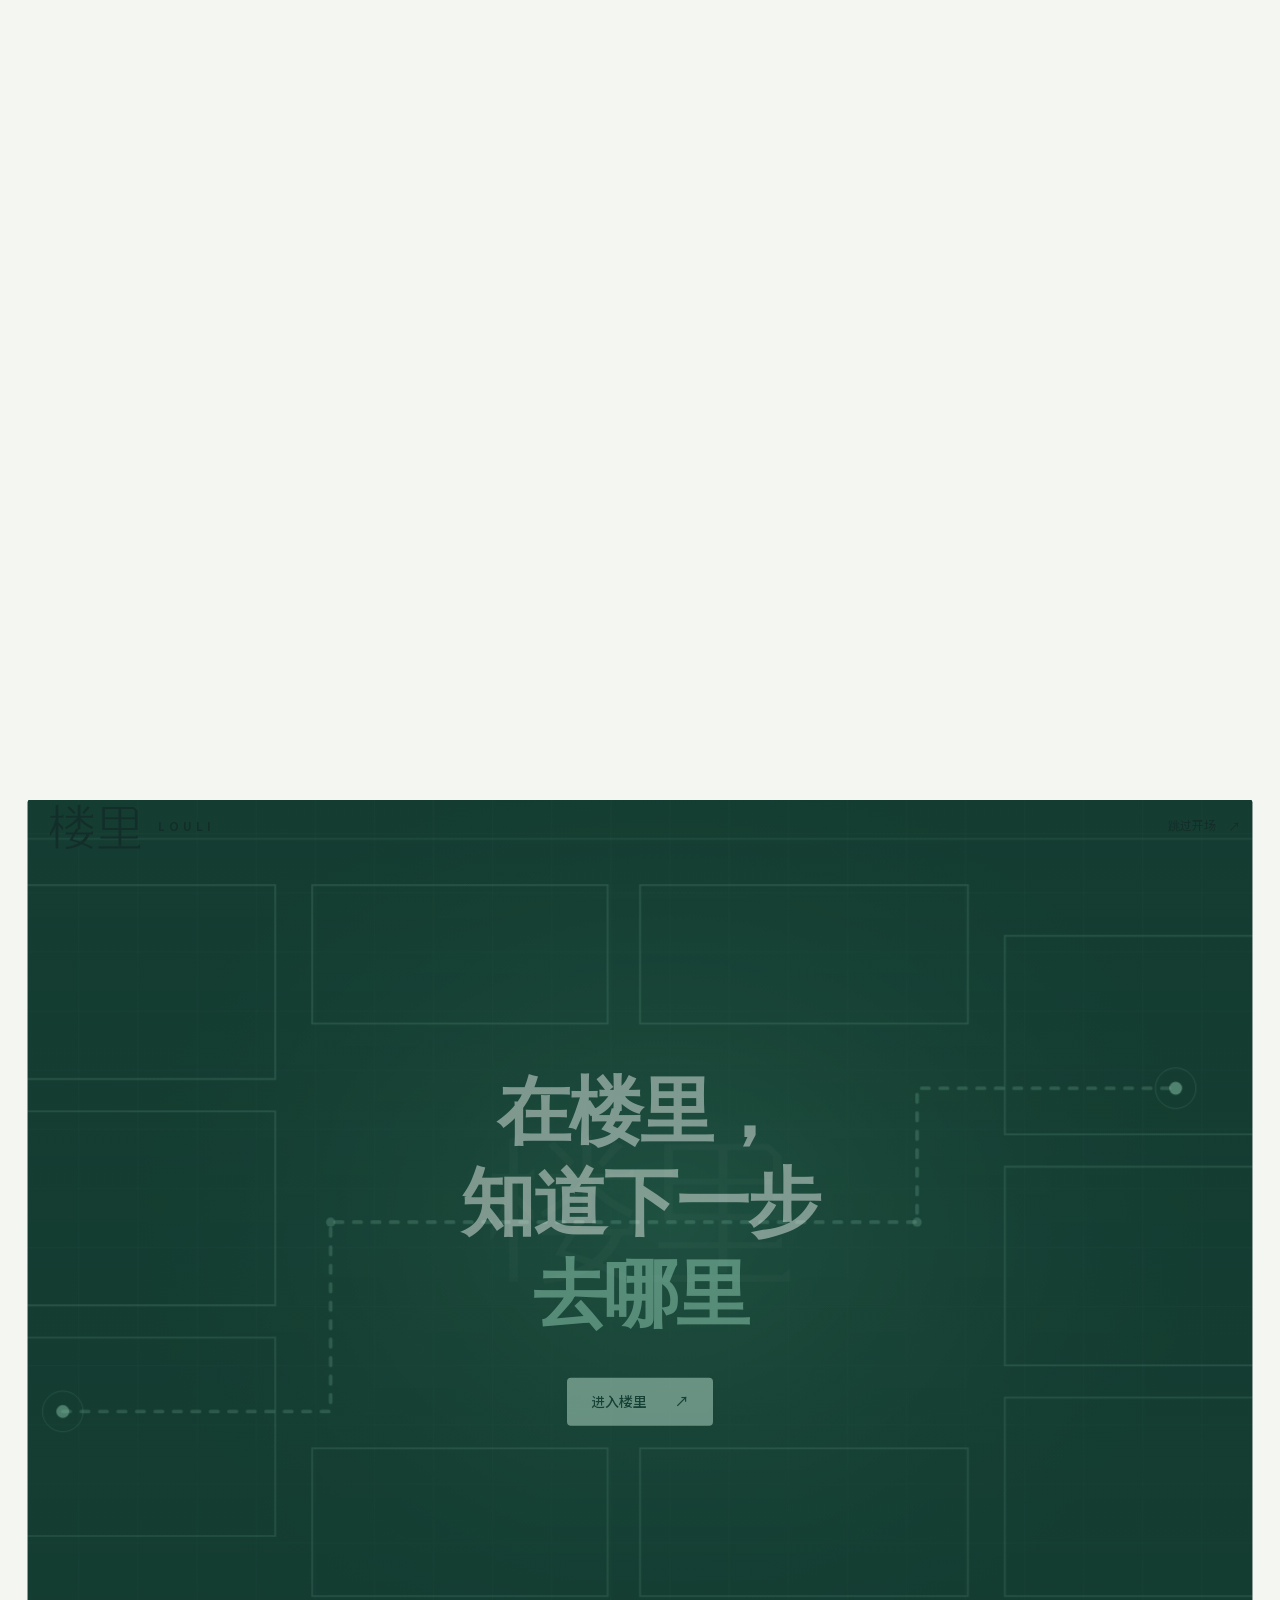
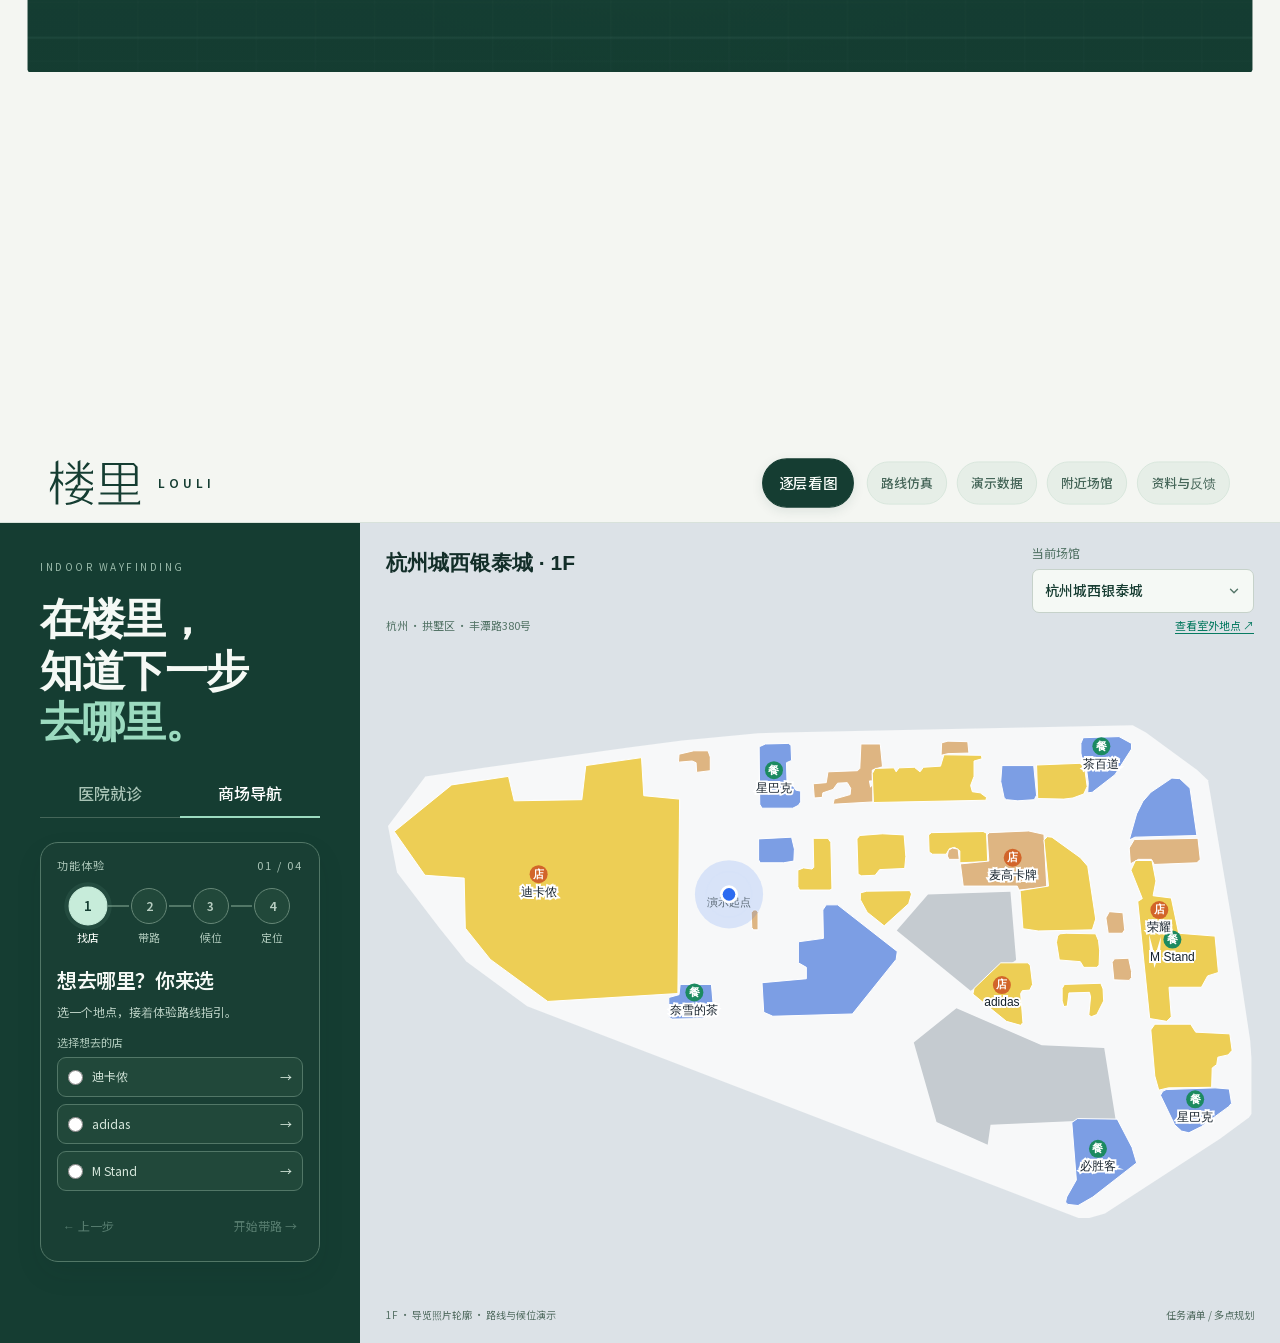
==== commit 5d4c8186: "optimize and merge" ====
--- a/frontend/index.html
+++ b/frontend/index.html
@@ -1,5 +1,5 @@
 <!doctype html>
-<html lang="zh-CN"><head><meta charset="utf-8"><meta name="viewport" content="width=device-width,initial-scale=1"><title>楼里 · 室内导航产品展示</title><link rel="preload" href="assets/fonts/louli-ui-sans.woff" as="font" type="font/woff" crossorigin><link rel="stylesheet" href="styles/showcase.css"><link rel="stylesheet" href="styles/typography.css"><link rel="stylesheet" href="styles/launch.css"><link rel="stylesheet" href="styles/jelly-nav.css"><link rel="stylesheet" href="styles/brand-logo.css"></head>
+<html lang="zh-CN"><head><meta charset="utf-8"><meta name="viewport" content="width=device-width,initial-scale=1"><title>楼里 · 室内导航产品展示</title><link rel="preload" href="assets/fonts/louli-ui-sans.woff" as="font" type="font/woff" crossorigin><link rel="stylesheet" href="styles/showcase.css"><link rel="stylesheet" href="styles/typography.css"><link rel="stylesheet" href="styles/launch.css"><link rel="stylesheet" href="styles/jelly-nav.css"><link rel="stylesheet" href="styles/brand-logo.css"><link rel="stylesheet" href="styles/story-stepper.css"><link rel="stylesheet" href="styles/glide-select.css"><link rel="stylesheet" href="styles/showcase-venue.css"></head>
 <body>
 <section class="launch" id="launch" aria-label="楼里启动页" hidden>
   <div class="launch-track">
@@ -18,26 +18,33 @@
     </div>
   </div>
 </section>
-<header class="site-header" id="showcase" tabindex="-1"><a class="brand louli-brand" href="./" aria-label="楼里首页"><span class="brand-logo" aria-hidden="true"></span><span class="brand-name">LOULI</span></a><nav aria-label="展示导航"><a href="demo.html" id="exploreLink">自由体验</a><a href="data-console.html">演示数据</a><button id="nearbyBtn">附近场馆</button><button id="materialsBtn">合作资料</button></nav><span class="demo-label">产品概念 · 仿真演示</span></header>
+<header class="site-header" id="showcase" tabindex="-1"><a class="brand louli-brand" href="./" aria-label="楼里首页"><span class="brand-logo" aria-hidden="true"></span><span class="brand-name">LOULI</span></a><nav aria-label="展示导航"><a href="demo.html" id="exploreLink">逐层看图</a><a href="demo.html?venue=yintai-demo" id="simulationNavLink">路线仿真</a><a href="data-console.html">演示数据</a><a href="nearby.html" id="nearbyBtn">附近场馆</a><a href="materials.html" id="materialsBtn">资料与反馈</a></nav></header>
 <main class="showcase">
   <aside class="story-panel">
     <div class="eyebrow">INDOOR WAYFINDING</div>
     <h1>在楼里，<br>知道下一步<br><em>去哪里。</em></h1>
-    <div class="scene-switch" aria-label="场景"><button data-venue="hosp" aria-pressed="true">医院就诊</button><button data-venue="mall" aria-pressed="false">商场展示</button></div>
-    <div class="story-copy" aria-live="polite"><div class="chapter-number" id="chapterNumber">01 / 04</div><h2 id="chapterTitle">正在加载场馆</h2><p id="chapterCaption">路线、就诊任务与排队提醒，在同一个体验里。</p></div>
-    <ol class="task-list" id="taskList"></ol>
-    <div class="playback"><button class="primary" id="playBtn" disabled>播放功能演示</button><button class="next" id="nextBtn" disabled aria-label="下一步">下一步 ↗</button></div>
-    <div class="progress" id="progress" aria-label="演示章节"></div>
-    <button class="reset" id="restartBtn">↺ 重新开始</button>
-    <p class="source-note" id="sourceNote">示例场馆 · 模拟队列与位置</p>
+    <div class="scene-switch" aria-label="场景"><button data-venue="hosp" aria-pressed="true">医院就诊</button><button data-venue="mall" aria-pressed="false">商场导航</button></div>
+    <section class="story-stepper" aria-label="四步功能引导"><div class="stepper-inner">
+      <div class="stepper-heading"><span>功能体验</span><span id="chapterNumber">01 / 04</span></div>
+      <nav class="stepper-indicators" id="progress" aria-label="选择演示步骤"></nav>
+      <div class="stepper-content" id="stepContent" aria-live="polite" aria-atomic="true">
+        <h2 id="chapterTitle">正在加载场馆</h2>
+        <p id="stepHint"></p>
+        <fieldset class="destination-choices" id="destinationChoices"><legend>想去哪里？</legend></fieldset>
+      </div>
+      <div class="stepper-controls">
+        <div class="stepper-play-slot" id="playSlot" hidden><button class="stepper-play" id="playBtn" aria-pressed="false" disabled><span aria-hidden="true">▶</span><span>播放功能演示</span></button></div>
+        <div class="stepper-navigation"><button id="backBtn" disabled>← 上一步</button><button id="nextBtn" disabled>下一步 →</button></div>
+      </div>
+      <div class="stepper-footer" id="restartSlot" hidden><button id="restartBtn" disabled><span aria-hidden="true">↺</span> 重新开始</button></div>
+    </div></section>
   </aside>
-  <section class="map-stage" aria-label="地图功能演示">
-    <div class="stage-heading"><div><small id="venueType">就诊导航</small><h2 id="venueName">示例门诊楼</h2></div><span id="apiStatus">连接数据中</span></div>
-    <div id="placeSummary" class="place-summary" hidden><span id="placeSummaryText"></span><a id="placeMapLink" target="_blank" rel="noopener noreferrer">查看室外地点 ↗</a></div><iframe id="referenceFrame" title="照片提取的楼层与店铺形状展示" hidden></iframe><iframe id="demoFrame" title="室内地图与导航仿真演示"></iframe>
-    <div class="hardware-overlay" id="hardwareOverlay" hidden><img src="assets/hardware-concept.png" alt="楼里信标概念外观"><div><small>硬件概念</small><h3>场馆内的位置参考点</h3><p>部署在入口、路口与服务点附近。<br>首轮用现成信标验证，再推进定制。</p></div></div>
+  <section class="map-stage" aria-label="地图功能演示">
+    <label class="showcase-venue" for="venueSelect"><span>当前场馆</span><select id="venueSelect" aria-label="选择展示场馆" disabled><option>正在读取场馆…</option></select></label>
+    <div class="stage-heading"><div><small id="venueType" hidden></small><h2 id="venueName">示例门诊楼</h2></div><span id="apiStatus" hidden aria-hidden="true"></span></div>
+    <div id="placeSummary" class="place-summary" hidden><span id="placeSummaryText"></span><a id="placeMapLink" target="_blank" rel="noopener noreferrer">查看室外地点 ↗</a></div><iframe id="referenceFrame" class="map-frame" title="公开楼层图与图上店铺标注" inert aria-hidden="true"></iframe><iframe id="demoFrame" class="map-frame is-visible" title="室内地图与导航仿真演示"></iframe>
     <div class="map-footer"><span id="floorNote">地图可拖动与缩放</span><span id="demoFeature">流程导航 / 地标指引 / 返回提醒</span></div>
   </section>
 </main>
-<dialog id="materials"><div class="dialog-head"><h2>合作资料</h2><button id="closeMaterials" aria-label="关闭">×</button></div><p>用产品体验开始讨论，从一个楼层验证合作价值。</p><a href="materials/hardware-design.pdf" target="_blank">硬件设计与原型路线 <span>PDF ↗</span></a><a href="materials/business-plan.pdf" target="_blank">产品与试点合作计划 <span>PDF ↗</span></a><a href="materials/commercial-research.pdf" target="_blank">商业调研与客户访谈 <span>PDF ↗</span></a><a href="materials/bom.csv" download>硬件 BOM <span>CSV ↓</span></a><a href="data-console.html">地图与演示数据导入 <span>打开 ↗</span></a><div class="pilot"><b>首轮合作建议</b><p>选一个楼层、一段就诊或逛店流程，确认地图、业务对接人和测试范围，再形成具体试点方案。</p></div></dialog>
-<dialog id="nearbyDialog" class="nearby-dialog"><div class="dialog-head"><h2>紫金港附近场馆</h2><button id="closeNearby" aria-label="关闭附近场馆">×</button></div><p>地址与室外锚点来自你提供的公开地图资料。距离为校园锚点到场馆的直线距离，不是出行路线。</p><div id="nearbyList"></div><p class="attribution">室外地点：© <a href="https://www.openstreetmap.org/copyright" target="_blank" rel="noopener noreferrer">OpenStreetMap contributors</a>。商场楼层参考图：百度地图公开视图，2026-10-09 截图；并非场馆官方平面图。图上商户待核实，路线和队列仍为仿真；医院仅接入地点资料。</p></dialog><script type="module" src="js/launch.js"></script><script type="module" src="js/showcase.js"></script><script type="module" src="js/jelly-nav.js"></script>
+<script type="module" src="js/launch.js"></script><script type="module" src="js/showcase.js"></script><script type="module" src="js/jelly-nav.js"></script>
 <script type="module" src="js/click-spark.js"></script></body></html>
--- a/frontend/styles/showcase.css
+++ b/frontend/styles/showcase.css
@@ -8,3 +8,8 @@
 .place-summary{position:absolute;z-index:3;left:26px;right:26px;top:80px;display:flex;gap:16px;justify-content:space-between;font-size:11px;color:#547467;line-height:1.7}.place-summary span{max-width:75%}.place-summary a{white-space:nowrap;color:var(--accent);text-decoration:underline;text-underline-offset:3px}.map-stage.navigating .place-summary{display:none}.nearby-dialog{max-width:720px;max-height:85svh;overflow:auto}.nearby-row{padding:18px 0;border-top:1px solid var(--line)}.nearby-heading{display:flex;align-items:center;justify-content:space-between;gap:20px}.nearby-heading h3{margin:0;font-size:17px}.nearby-heading span{white-space:nowrap;font-size:12px;color:var(--accent)}.nearby-row p{font-size:12px;line-height:1.7;color:var(--muted);margin:7px 0}.nearby-row small{font-size:11px;color:var(--muted)}.nearby-actions{display:flex;align-items:center;gap:22px;margin-top:10px;font-size:12px}.nearby-actions a{color:var(--accent);text-decoration:underline;text-underline-offset:3px;min-height:36px;display:flex;align-items:center}.nearby-actions button{border:1px solid var(--line);background:#edf5ef;color:var(--accent);padding:8px 13px;border-radius:4px;min-height:36px}.nearby-actions span{font-size:11px;color:var(--muted)}.attribution{font-size:11px!important}.attribution a{text-decoration:underline}@media(max-width:700px){.site-header nav{gap:12px}.place-summary{left:16px;right:16px;top:69px;font-size:10px;display:block}.place-summary span{display:block;max-width:100%}.place-summary a{display:inline-block;min-height:32px;padding-top:5px}.nearby-dialog{padding:22px}.nearby-heading h3{font-size:15px}.nearby-heading{gap:12px}.nearby-row{padding:15px 0}.site-header nav a{display:none}}@media(max-width:380px){.brand span{display:none}.site-header nav{gap:10px}}
 
 .map-stage.public-map .map-footer{display:none}
+
+/* Keep both maps laid out so the simulation is ready before the handoff. */
+.map-frame{position:absolute;inset:0;visibility:hidden;opacity:0;pointer-events:none;transition:opacity 320ms ease,visibility 0s linear 320ms}
+.map-frame.is-visible{visibility:visible;opacity:1;pointer-events:auto;transition:opacity 320ms ease,visibility 0s}
+@media(prefers-reduced-motion:reduce){.map-frame{transition:none}}
--- a/frontend/styles/launch.css
+++ b/frontend/styles/launch.css
@@ -1,4 +1,8 @@
 @charset "UTF-8";
+
+.pixel-swap-cover { position: fixed; inset: 0; z-index: 10000; overflow: hidden; pointer-events: none; }
+.pixel-swap-blocker { position: fixed; inset: 0; z-index: 10001; touch-action: none; }
+.pixel-swap-defs { position: fixed; width: 0; height: 0; pointer-events: none; }
 
 .launch {
   --launch-green: #153d32;
--- a/frontend/styles/jelly-nav.css
+++ b/frontend/styles/jelly-nav.css
@@ -13,3 +13,5 @@
 }
 @media(max-width:380px){.site-header nav.jelly-nav{gap:4px;padding:10px 8px}.site-header nav.jelly-nav > :is(a,button){padding:0 8px;font-size:11px}}
 @media(prefers-reduced-motion:reduce){.site-header nav.jelly-nav > :is(a,button){transition:none;transform:none!important}}
+
+@media(max-width:700px){.site-header nav.jelly-nav{flex-wrap:wrap;gap:8px}.site-header nav.jelly-nav > :is(a,button){flex:0 0 calc((100% - 16px)/3)}}
--- a/frontend/styles/story-stepper.css
+++ b/frontend/styles/story-stepper.css
@@ -0,0 +1,56 @@
+/* React Bits Stepper's circles, connectors and directional handoff in Louli's palette. */
+.story-stepper{border:1px solid #527767;border-radius:18px;padding:16px;background:#193f34;box-shadow:0 12px 28px #102b2514;min-width:0}
+.stepper-heading{display:flex;align-items:center;justify-content:space-between;color:#a9c4b6;font-size:11px;letter-spacing:1px;margin-bottom:16px}
+.stepper-heading #chapterNumber{font-variant-numeric:tabular-nums;letter-spacing:2px}
+.stepper-indicators{display:flex;align-items:flex-start;margin-bottom:22px}
+.stepper-indicators button{position:relative;flex:1;min-width:0;border:0;background:none;padding:0;display:flex;flex-direction:column;align-items:center;gap:7px;color:#aac5b7;font-size:11px;isolation:isolate}
+.stepper-indicators button:not(:last-child)::after{content:'';position:absolute;top:17px;left:calc(50% + 20px);width:calc(100% - 40px);height:2px;background:#527767;z-index:-1;transition:background-color 300ms ease}
+.stepper-indicators button[data-state=complete]::after{background:#9cdbc0}
+.step-circle{display:grid;place-items:center;width:36px;height:36px;border:1px solid #668777;border-radius:50%;background:#21483a;color:#b8cec2;font-size:12px;font-weight:600;transition:background-color 300ms ease,color 300ms ease,transform 300ms cubic-bezier(.22,1,.36,1),box-shadow 300ms ease}
+.stepper-indicators button[data-state=active]{color:#f5f9f5}
+.stepper-indicators button[data-state=active] .step-circle{background:#c7ecda;color:#153d32;border-color:#c7ecda;transform:scale(1.08);box-shadow:0 0 0 4px #9cdbc015}
+.stepper-indicators button[data-state=complete] .step-circle{background:#9cdbc0;border-color:#9cdbc0;color:#153d32}
+.stepper-indicators button:hover .step-circle{box-shadow:0 0 0 4px #9cdbc024}
+.stepper-indicators button:focus-visible{outline:0}
+.stepper-indicators button:focus-visible .step-circle{outline:3px solid #9cdbc0;outline-offset:4px}
+.step-check{width:18px;height:18px;fill:none;stroke:currentColor;stroke-width:2.3;stroke-linecap:round;stroke-linejoin:round}
+.step-check:not([hidden]) path{stroke-dasharray:24;animation:step-check-draw 300ms ease-out}
+.stepper-content{min-height:110px;overflow:hidden}
+.stepper-content h2{font-size:20px;line-height:1.4;font-weight:600;letter-spacing:-.4px;margin:0 0 8px}
+.stepper-content p{font-size:12px;line-height:1.7;color:#b8cec2;margin:0}
+.stepper-content .task-list{display:flex;flex-wrap:wrap;gap:6px;margin:14px 0 0;list-style:none;padding:0}
+.stepper-content .task-list li{display:block;padding:4px 7px;background:#9cdbc010;border-radius:5px;color:#cce0d4;font-size:10px;max-width:100%;overflow:hidden;text-overflow:ellipsis;white-space:nowrap}
+.stepper-content .task-list li span{display:none}
+.stepper-controls{margin-top:16px}
+.stepper-play{display:flex;align-items:center;justify-content:center;gap:9px;width:100%;min-height:44px;border:0;border-radius:10px;background:#c7ecda;color:#153d32;font-size:12px;font-weight:600}
+.stepper-play:hover{background:#e0f4e9}
+.stepper-navigation{display:flex;justify-content:space-between;gap:8px;margin-top:10px}
+.stepper-navigation button{min-height:38px;padding:0 6px;background:none;border:0;color:#c7ecda;font-size:12px}
+.stepper-navigation button:last-child{margin-left:auto}
+.stepper-navigation button:disabled{opacity:.35;cursor:default}
+.stepper-footer{border-top:1px solid #456659;margin-top:6px;padding-top:12px;display:flex;justify-content:center}
+.stepper-footer button{display:inline-flex;gap:6px;align-items:center;justify-content:center;border:1px solid #668777;border-radius:999px;background:#234b3c;color:#e0f1e6;padding:0 14px;min-height:38px;font-size:12px}
+.stepper-footer button:hover{background:#2d5b47;border-color:#9cdbc0}
+
+.showcase{min-height:760px}
+@keyframes step-check-draw{from{stroke-dashoffset:24}to{stroke-dashoffset:0}}
+@media(min-width:701px) and (max-height:820px){.showcase{min-height:660px}.story-panel{padding:24px 26px 18px}.story-panel h1{font-size:32px;margin:14px 0 18px}.story-stepper{padding:14px}.stepper-content{min-height:100px}.stepper-indicators{margin-bottom:16px}.stepper-content h2{font-size:18px}}
+@media(max-width:1000px) and (min-width:701px){.stepper-content h2{font-size:18px}.story-stepper{padding:14px}}
+@media(max-width:700px){.showcase{min-height:0}.story-stepper{max-width:480px;width:100%;margin:0 auto}.stepper-content{min-height:100px}.stepper-content h2{font-size:21px}.stepper-content .task-list{display:flex;margin-top:10px}.stepper-navigation button,.stepper-footer button{min-height:44px}.story-panel>.source-note{max-width:none;padding-top:12px;margin-top:0;text-align:center}.stepper-indicators{margin-bottom:18px}}
+@media(prefers-reduced-motion:reduce){.step-circle,.stepper-indicators button::after{transition:none}.step-check path{animation:none!important}}
+
+.story-stepper{overflow:hidden;will-change:height;flex:none}
+@media(min-width:701px){.showcase{grid-template-rows:minmax(0,1fr)}.story-panel{min-height:0;overflow-y:auto;scrollbar-width:thin;scrollbar-color:#527767 #153d32}}
+.destination-choices{border:0;padding:0;margin:14px 0 0;min-width:0;display:grid;gap:7px}
+.destination-choices legend{font-size:11px;color:#a9c4b6;padding:0;margin-bottom:8px}
+.destination-choices label{display:flex;align-items:center;gap:9px;min-height:40px;padding:8px 10px;border:1px solid #527767;border-radius:9px;background:#21483a;color:#d7e8dd;font-size:12px;cursor:pointer;transition:background-color 180ms ease,border-color 180ms ease,transform 180ms ease}
+.destination-choices label:hover{background:#2c5947}
+.destination-choices label:has(input:checked){background:#c7ecda;color:#153d32;border-color:#c7ecda;transform:translateX(2px)}
+.destination-choices label span:last-child{margin-left:auto}
+.destination-choices input{accent-color:#087b62;width:15px;height:15px;margin:0;flex:none}
+.destination-choices label:focus-within{outline:2px solid #9cdbc0;outline-offset:2px}
+.scene-switch button{font-size:16px;font-weight:500;min-height:44px}
+@media(max-width:700px){.scene-switch{width:100%;max-width:340px}.scene-switch button{font-size:16px}.destination-choices label{min-height:44px}}
+@media(prefers-reduced-motion:reduce){.destination-choices label{transition:none;transform:none!important}}
+
+.playback-icon{display:block;flex:none}
--- a/frontend/styles/showcase-venue.css
+++ b/frontend/styles/showcase-venue.css
@@ -0,0 +1,2 @@
+.showcase-venue{position:absolute;z-index:4;top:22px;right:26px;width:222px;display:grid;gap:7px;color:#547467;font-size:12px;line-height:1.4}.showcase-venue .glide-select{width:100%}.showcase-venue .glide-select__trigger{font-size:14px;height:44px;background:#f5f9f5}.map-stage .stage-heading{right:274px}.map-stage .place-summary{top:94px}.showcase-venue .glide-select__trigger:hover,.showcase-venue .glide-select__trigger[aria-expanded=true]{background:#e6f1e9}
+@media(max-width:700px){.showcase-venue{top:58px;left:16px;right:16px;width:auto;gap:5px;font-size:12px}.map-stage .stage-heading{right:16px}.map-stage .place-summary{top:132px}.showcase .map-stage{height:560px}.showcase-venue .glide-select__trigger{font-size:14px}}
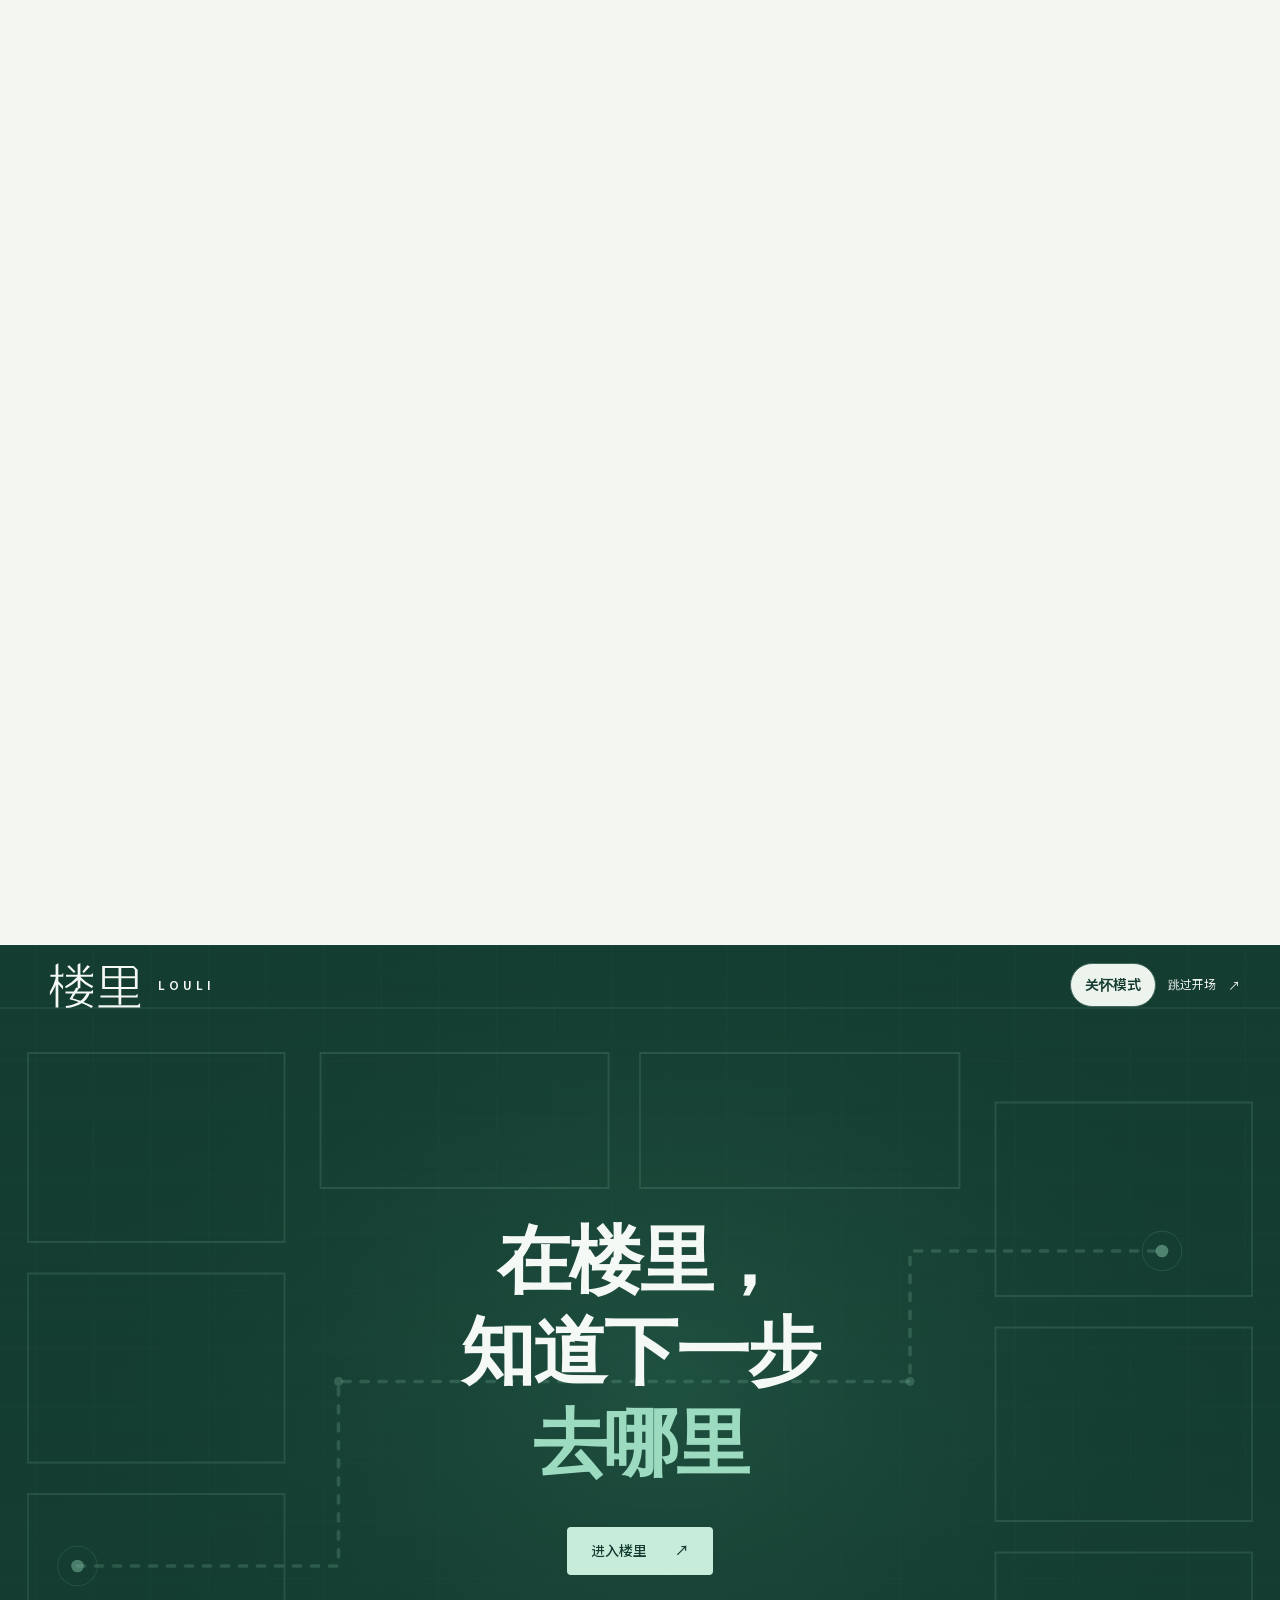
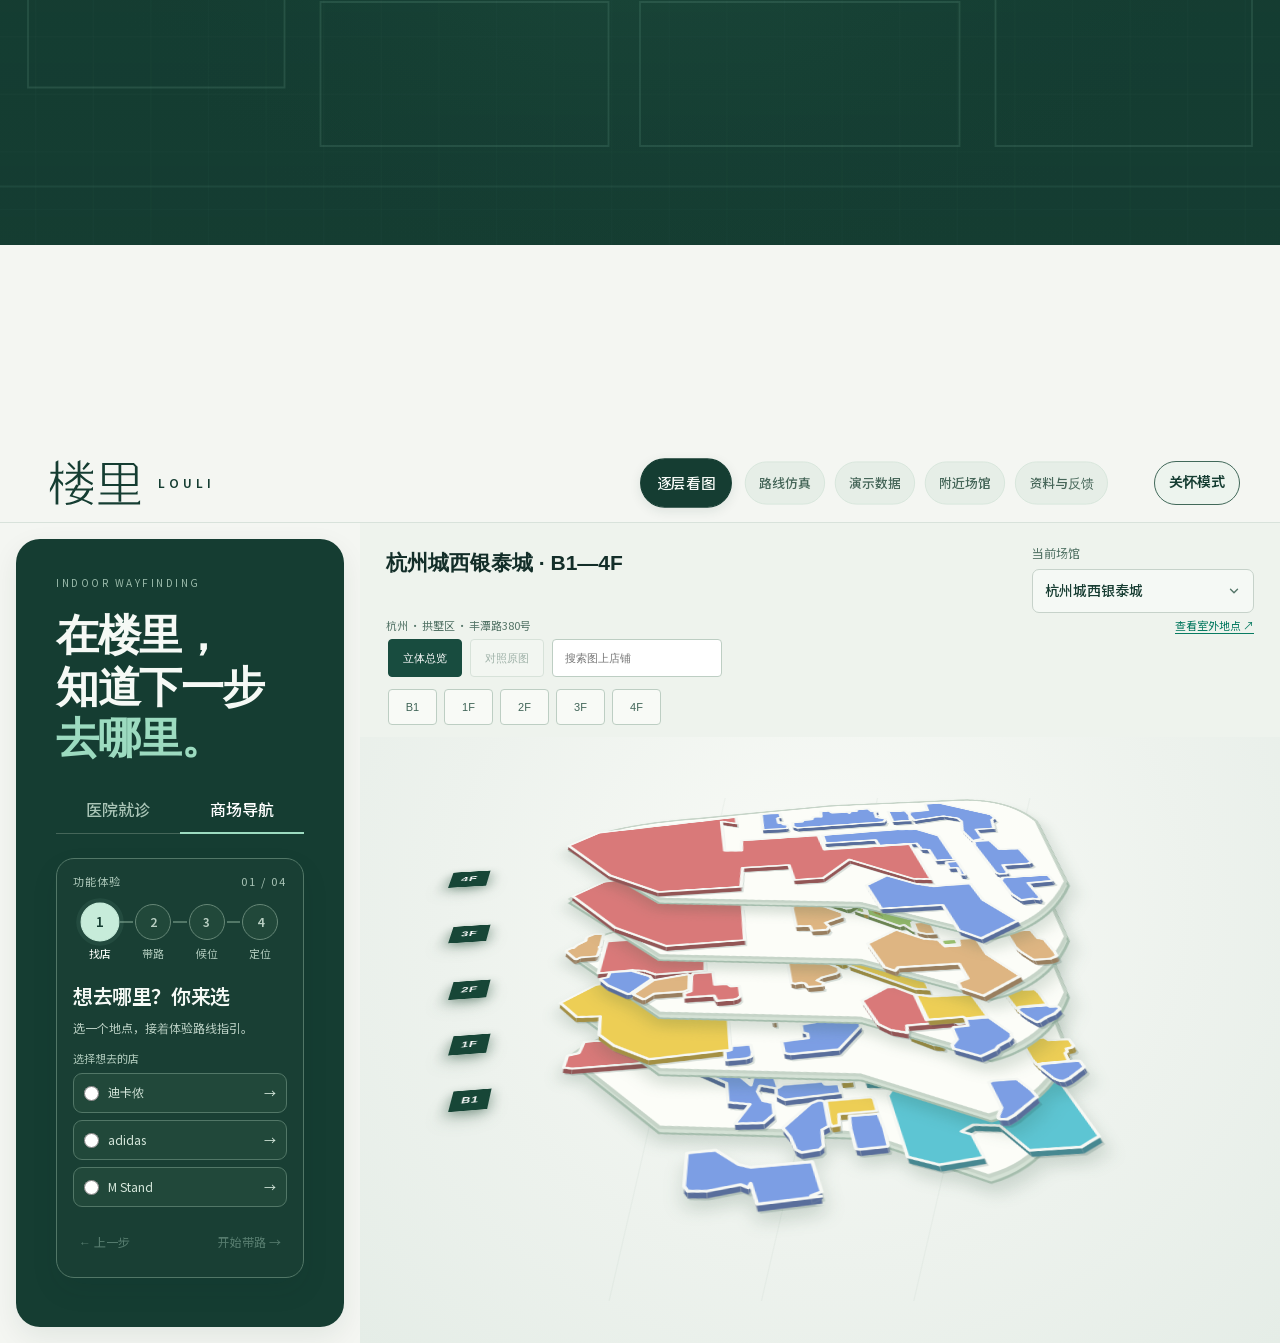
==== commit cced3ac1: "UI optimization completed, and Care Mode is now available" ====
--- a/frontend/index.html
+++ b/frontend/index.html
@@ -1,5 +1,5 @@
 <!doctype html>
-<html lang="zh-CN"><head><meta charset="utf-8"><meta name="viewport" content="width=device-width,initial-scale=1"><title>楼里 · 室内导航产品展示</title><link rel="preload" href="assets/fonts/louli-ui-sans.woff" as="font" type="font/woff" crossorigin><link rel="stylesheet" href="styles/showcase.css"><link rel="stylesheet" href="styles/typography.css"><link rel="stylesheet" href="styles/launch.css"><link rel="stylesheet" href="styles/jelly-nav.css"><link rel="stylesheet" href="styles/brand-logo.css"><link rel="stylesheet" href="styles/story-stepper.css"><link rel="stylesheet" href="styles/glide-select.css"><link rel="stylesheet" href="styles/showcase-venue.css"></head>
+<html lang="zh-CN"><head><meta charset="utf-8"><meta name="viewport" content="width=device-width,initial-scale=1"><title>楼里 · 室内导航产品展示</title><link rel="preload" href="assets/fonts/louli-ui-sans.woff" as="font" type="font/woff" crossorigin><link rel="stylesheet" href="styles/showcase.css"><link rel="stylesheet" href="styles/typography.css"><link rel="stylesheet" href="styles/launch.css"><link rel="stylesheet" href="styles/jelly-nav.css"><link rel="stylesheet" href="styles/brand-logo.css"><link rel="stylesheet" href="styles/story-stepper.css"><link rel="stylesheet" href="styles/glide-select.css"><link rel="stylesheet" href="styles/showcase-venue.css"><link rel="stylesheet" href="styles/care-mode.css"><script src="js/care-mode.js"></script></head>
 <body>
 <section class="launch" id="launch" aria-label="楼里启动页" hidden>
   <div class="launch-track">
--- a/frontend/styles/showcase.css
+++ b/frontend/styles/showcase.css
@@ -13,3 +13,7 @@
 .map-frame{position:absolute;inset:0;visibility:hidden;opacity:0;pointer-events:none;transition:opacity 320ms ease,visibility 0s linear 320ms}
 .map-frame.is-visible{visibility:visible;opacity:1;pointer-events:auto;transition:opacity 320ms ease,visibility 0s}
 @media(prefers-reduced-motion:reduce){.map-frame{transition:none}}
+
+/* Separate the story from the map as a rounded card. */
+.story-panel{margin:16px;border-radius:24px;box-shadow:0 10px 28px #132e2914}
+@media(max-width:700px){.story-panel{margin:14px;border-radius:20px}}
--- a/frontend/styles/care-mode.css
+++ b/frontend/styles/care-mode.css
@@ -0,0 +1,19 @@
+@charset "UTF-8";
+.care-toggle{flex:none;white-space:nowrap;min-height:44px;padding:9px 14px;border:1px solid #42695a;border-radius:24px;color:#153d32;background:#edf4ee;font:600 14px var(--font-ui,sans-serif);cursor:pointer}.care-toggle:hover{background:#d5ecdd}.care-toggle[aria-pressed=true]{background:#153d32;color:#fff;border-color:#153d32}.care-toggle:focus-visible{outline:3px solid #d99020;outline-offset:3px}.launch-topline .care-toggle{margin-left:auto}.launch-topline .launch-skip{margin-left:12px}.site-header .care-toggle{margin-left:4px}.care-settings{position:fixed;inset:0;margin:auto;width:min(540px,calc(100% - 32px));max-width:540px;max-height:calc(100svh - 32px);overflow:auto;padding:26px;border:2px solid #42695a;border-radius:18px;background:#fff;color:#132e29;font:16px/1.6 var(--font-ui,sans-serif);box-sizing:border-box}.care-settings::backdrop{background:#132e297d;backdrop-filter:none}.care-heading{display:flex;gap:16px;align-items:center;justify-content:space-between}.care-heading h2{font:700 26px var(--font-display,sans-serif);margin:0}.care-close{height:44px;width:44px;flex:none;background:#f0f4ef;border:1px solid #42695a;border-radius:50%;font-size:28px;color:#132e29}.care-description{font-size:16px;color:#355548;margin:16px 0}.care-options{display:grid;gap:12px}.care-options label{display:flex;align-items:start;gap:14px;padding:16px;border:1px solid #42695a;border-radius:12px;background:#f4f8f2;cursor:pointer}.care-options input{width:24px;height:24px;flex:none;accent-color:#07563f;margin:3px 0 0}.care-options b{display:block;font-size:18px}.care-options small{display:block;font-size:15px;color:#355548;line-height:1.7}.care-actions{display:flex;flex-wrap:wrap;gap:12px;justify-content:space-between;margin-top:22px}.care-actions button{min-height:44px;padding:10px 16px;border:1px solid #42695a;border-radius:8px;font-size:16px}.care-reset{background:#fff;color:#132e29}.care-done{background:#07563f;color:white}.care-settings :focus-visible{outline:3px solid #d99020;outline-offset:3px}
+html.care-reduce-motion{scroll-behavior:auto!important}.care-reduce-motion *,.care-reduce-motion *::before,.care-reduce-motion *::after{animation:none!important;transition:none!important;scroll-behavior:auto!important}.care-reduce-motion .flow-nav-overlay{display:none}.care-reduce-motion .click-spark-layer{display:none!important}.care-reduce-motion .stack-layer svg,.care-reduce-motion .stack-layer .layer-tag{transform:none!important}
+.care-large-text{--ink:#102d24;--accent:#07563f;--muted:#355548;--faint:#48645a;--line:#7b9385;--route-edge:#fff;--me:#164dd5;font-size:18px;color:#102d24}.care-large-text button,.care-large-text input,.care-large-text select,.care-large-text textarea{font-size:16px}.care-large-text button,.care-large-text .glide-select__trigger{min-height:44px}.care-large-text a:focus-visible,.care-large-text button:focus-visible,.care-large-text input:focus-visible,.care-large-text select:focus-visible,.care-large-text [role=button]:focus-visible{outline:3px solid #d99020;outline-offset:3px}
+.care-large-text .story-panel{color:#fff}.care-large-text .story-panel h1{font-size:44px}.care-large-text .story-stepper{border-color:#94bfa4}.care-large-text #chapterTitle{font-size:25px;line-height:1.4}.care-large-text #stepHint,.care-large-text .step-label,.care-large-text .stepper-heading,.care-large-text .destination-choices legend{font-size:17px;color:#eefbf3}.care-large-text .destination-choices label{min-height:54px;font-size:18px;color:#fff;border-color:#94bfa4}.care-large-text .destination-choices label:has(input:checked){color:#102d24;background:#ddf4e5;border:2px solid #fff}.care-large-text .destination-choices label:has(input:checked)>span:last-child::before{content:'已选 ';font-size:14px;font-weight:700}.care-large-text .scene-switch button{font-size:20px;color:#dbf1e2}.care-large-text .scene-switch button[aria-pressed=true]{color:#fff;font-weight:700}.care-large-text .stage-heading h2{font-size:25px}.care-large-text .place-summary,.care-large-text .map-footer,.care-large-text .showcase-venue{font-size:14px;color:#355548}.care-large-text .showcase-venue .glide-select__trigger{font-size:16px;height:48px}.care-large-text .stepper-navigation button,.care-large-text .stepper-play,.care-large-text #restartBtn{font-size:17px}.care-large-text .story-panel{overflow:visible}.care-large-text .showcase{height:auto;min-height:calc(100svh - 80px)}.care-large-text .story-panel{padding:28px 26px}
+.care-large-text .venue-name b,.care-large-text .poi-name,.care-large-text .poi b{font-size:17px}.care-large-text .venue-name span,.care-large-text .poi-sub,.care-large-text .dmeta{font-size:14px;color:#355548}.care-large-text .fchip,.care-large-text .tabs button,.care-large-text .seg button,.care-large-text .lchip,.care-large-text .sbtn{font-size:15px;min-height:44px}.care-large-text .poi{min-height:70px}.care-large-text .nb-main{font-size:22px}.care-large-text .nb-sub{font-size:16px}.care-large-text .map-status{font-size:14px}.care-large-text .console{max-height:calc(100% - 100px);overflow:auto}.care-large-text .con-sub,.care-large-text .ctl .lbl,.care-large-text .mtab,.care-large-text .roam{font-size:14px;color:#355548}.care-large-text .con-pill.visible{opacity:.85}.care-large-text .floor-picker .glide-select__trigger{font-size:16px}
+.care-large-text .glide-select__trigger,.care-large-text .glide-select__option{font-size:16px}.care-large-text .spatial-toolbar .mode-btn,.care-large-text .floor-nav button,.care-large-text .shop-search input{font-size:16px;min-height:44px}.care-large-text .floor-nav button.active::after{content:' ✓'}.care-large-text .shop-label text{font-size:24px;stroke-width:6px}.care-large-text .spatial-inspector p{font-size:16px;color:#e0f5e8}.care-large-text .inspector-floor{font-size:15px;color:#e0f5e8}.care-large-text .information-intro p,.care-large-text .feedback-panel>p{font-size:18px;color:#355548}.care-large-text .feedback-panel label,.care-large-text .document-card>span:nth-child(2),.care-large-text .development-team p{font-size:18px}.care-large-text .reference-controls label,.care-large-text .reference-controls input{font-size:16px}.care-large-text .selection span,.care-large-text .selection small,.care-large-text .coverage,.care-large-text .reference-footer{font-size:14px;color:#355548}
+@media(max-width:1200px){.site-header:has(.care-toggle){height:auto;min-height:80px;flex-wrap:wrap;gap:12px;padding-top:12px;padding-bottom:12px}.site-header:has(.jelly-nav) .jelly-nav{order:3;width:100%;justify-content:flex-end;flex-wrap:wrap;gap:14px}.site-header:has(.jelly-nav) .care-toggle{margin-left:auto}.care-large-text .site-header nav{font-size:16px}}
+@media(max-width:700px){.site-header:has(.jelly-nav) .jelly-nav{display:none}.care-toggle{padding:8px 11px;font-size:13px}.launch-topline .care-toggle{margin-left:auto}.launch-topline{gap:8px;flex-wrap:wrap}.launch-topline .launch-skip{margin-left:0}.care-large-text .story-panel h1{font-size:36px}.care-large-text .story-panel{padding:24px 20px}.care-large-text .showcase .map-stage{height:670px}.care-large-text .stage-heading h2{font-size:21px}.care-large-text .toolbar-actions{grid-template-columns:1fr}.care-large-text .shop-search{grid-column:auto}.care-large-text .spatial-toolbar .mode-btn{padding:0 10px}.care-settings{padding:20px}.care-large-text .shop-label text{font-size:44px}}
+@media(max-width:430px){.site-header:has([data-site-nav]) .brand,.demo-site-header .brand,.reference-header .louli-brand,.spatial-header .louli-brand{max-width:125px}.site-header:has([data-site-nav]) .brand-name,.demo-site-header .brand-name,.reference-header .brand-name,.spatial-header .brand-name{display:none}.site-header:has([data-site-nav]),.demo-site-header,.reference-header,.spatial-header{gap:8px;padding-left:12px;padding-right:12px}.care-toggle{margin-left:auto}.site-nav-slot{margin-left:0}.care-large-text .destination-choices label{font-size:17px}}
+
+.care-large-text .jelly-nav a{font-size:16px;min-height:44px}.care-large-text .step-circle,.care-large-text .step-number{font-size:18px}
+@media(max-width:760px){
+  .care-large-text .fab{top:var(--care-tools-top,280px)!important;left:10px;right:10px;flex-direction:row;justify-content:flex-end}
+  .care-large-text .fab>button{flex:none;width:44px;height:44px}
+  .care-large-text .fab .floor-picker{align-self:center}
+  .care-large-text .con-pill{top:calc(var(--care-tools-top,280px) + 76px)!important}
+  .care-large-text .console{top:var(--care-tools-top,280px);bottom:16px;max-height:calc(100% - var(--care-tools-top,280px) - 16px)}
+}
